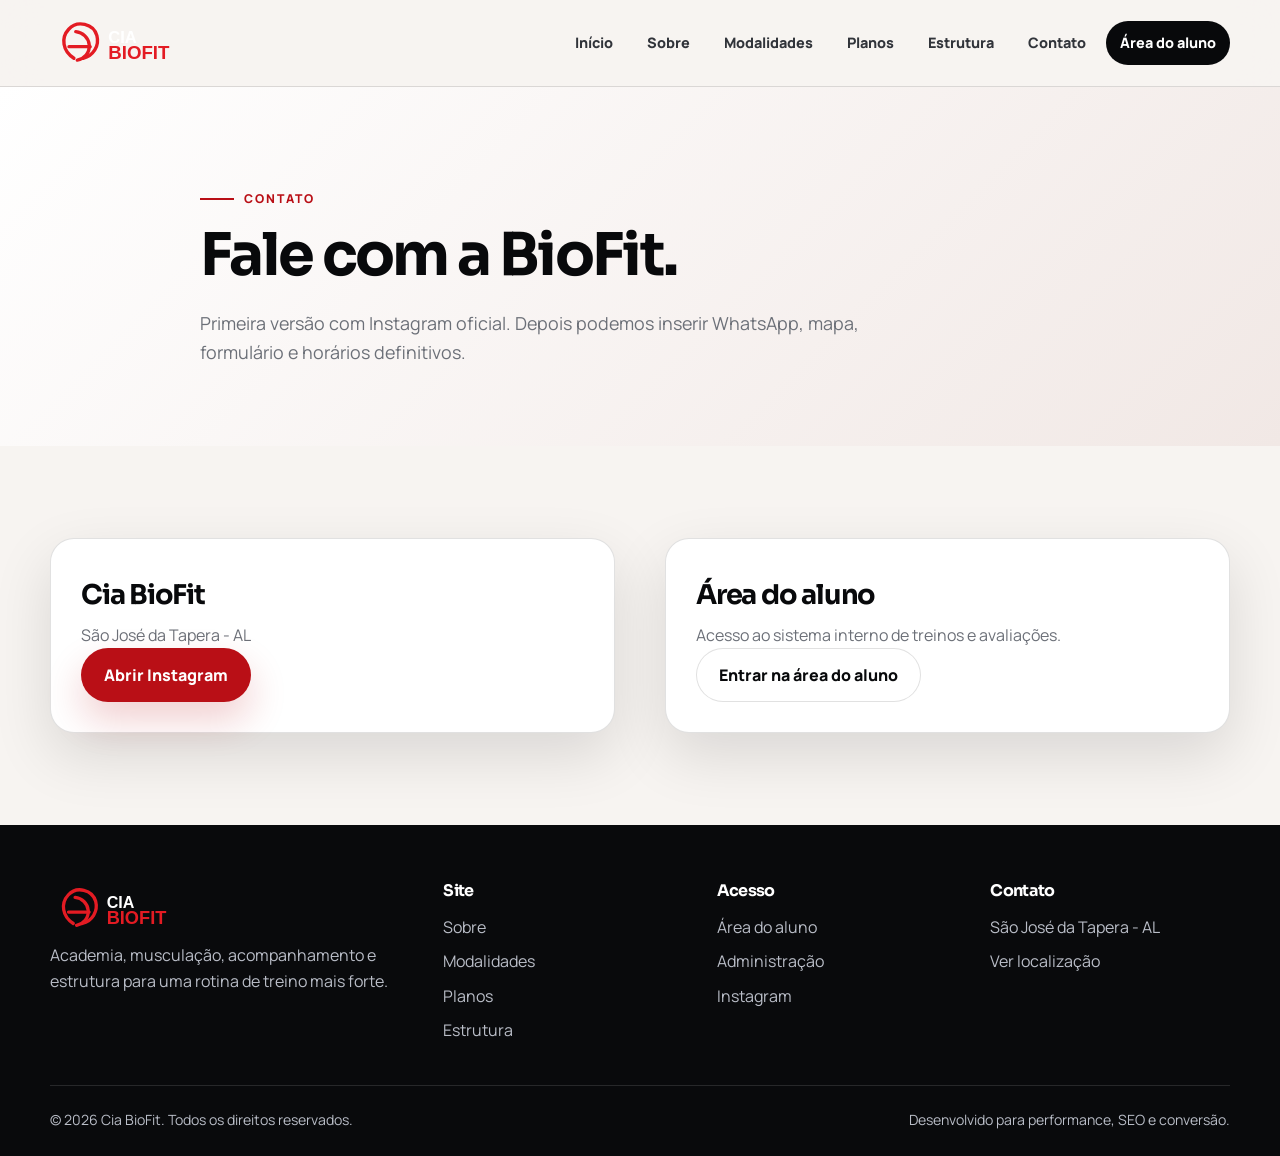
==== contato.html @ 4903cf96 "Add files via upload" ====
<!DOCTYPE html>
<html lang="pt-BR">
<head>
<meta charset="UTF-8">
<meta name="viewport" content="width=device-width, initial-scale=1.0">
<title>Contato | Cia BioFit</title>
<meta name="description" content="Fale com a Cia BioFit em São José da Tapera.">
<meta name="theme-color" content="#b90f16">
<link rel="preconnect" href="https://fonts.googleapis.com">
<link rel="preconnect" href="https://fonts.gstatic.com" crossorigin>
<link href="https://fonts.googleapis.com/css2?family=Manrope:wght@300;400;500;600;700;800&family=Sora:wght@400;500;600;700;800&display=swap" rel="stylesheet">
<link rel="stylesheet" href="css/site.css">
</head>
<body>
<header class="site-header" data-header>
  <div class="container header-inner">
    <a class="brand" href="index.html" aria-label="Cia BioFit"><img src="img/logo-biofit.svg" alt="Cia BioFit"></a>
    <button class="nav-toggle" data-nav-toggle aria-label="Abrir menu"><span></span><span></span><span></span></button>
    <nav class="site-nav" data-nav>
      <a href="index.html">Início</a>
      <a href="sobre.html">Sobre</a>
      <a href="modalidades.html">Modalidades</a>
      <a href="planos.html">Planos</a>
      <a href="estrutura.html">Estrutura</a>
      <a href="contato.html">Contato</a>
      <a class="nav-student" href="aluno/login.html">Área do aluno</a>
    </nav>
  </div>
</header>
<main>
<section class="page-hero"><div class="container narrow reveal"><span class="section-kicker">Contato</span><h1>Fale com a BioFit.</h1><p>Primeira versão com Instagram oficial. Depois podemos inserir WhatsApp, mapa, formulário e horários definitivos.</p></div></section><section class="section"><div class="container contact-grid"><div class="contact-card reveal"><h2>Cia BioFit</h2><p>São José da Tapera - AL</p><a class="btn primary" href="https://www.instagram.com/ciabiofit_sjtapera" target="_blank" rel="noopener">Abrir Instagram</a></div><div class="contact-card reveal"><h2>Área do aluno</h2><p>Acesso ao sistema interno de treinos e avaliações.</p><a class="btn secondary" href="aluno/login.html">Entrar na área do aluno</a></div></div></section>
</main>
<footer class="site-footer">
  <div class="container footer-grid">
    <div>
      <img class="footer-logo" src="img/logo-biofit.svg" alt="Cia BioFit">
      <p>Academia, musculação, acompanhamento e estrutura para uma rotina de treino mais forte.</p>
    </div>
    <div><h3>Site</h3><a href="sobre.html">Sobre</a><a href="modalidades.html">Modalidades</a><a href="planos.html">Planos</a><a href="estrutura.html">Estrutura</a></div>
    <div><h3>Acesso</h3><a href="aluno/login.html">Área do aluno</a><a href="login.html">Administração</a><a href="https://www.instagram.com/ciabiofit_sjtapera" target="_blank" rel="noopener">Instagram</a></div>
    <div><h3>Contato</h3><p>São José da Tapera - AL</p><a href="contato.html">Ver localização</a></div>
  </div>
  <div class="container footer-bottom"><span>© <span data-year></span> Cia BioFit. Todos os direitos reservados.</span><span>Desenvolvido para performance, SEO e conversão.</span></div>
</footer>
<script src="js/site.js"></script>
</body>
</html>
---- css/site.css ----
/* Cia BioFit — Website institucional profissional */
:root{--red:#b90f16;--red-strong:#e31b23;--black:#08090b;--paper:#f7f4f1;--white:#fff;--muted:#6c7078;--muted-dark:#b9bdc7;--line:rgba(8,9,11,.12);--line-dark:rgba(255,255,255,.12);--radius:24px;--shadow:0 22px 60px rgba(8,9,11,.12);--container:1180px}
*{box-sizing:border-box;margin:0;padding:0}html{scroll-behavior:smooth}body{font-family:"Manrope",system-ui,-apple-system,BlinkMacSystemFont,"Segoe UI",sans-serif;background:var(--paper);color:var(--black);line-height:1.65;overflow-x:hidden}a{text-decoration:none;color:inherit}img{display:block;max-width:100%}.container{width:min(var(--container),calc(100% - 40px));margin-inline:auto}
.site-header{position:sticky;top:0;z-index:50;background:rgba(247,244,241,.84);backdrop-filter:blur(18px);border-bottom:1px solid var(--line)}.header-inner{height:86px;display:flex;align-items:center;justify-content:space-between;gap:24px}.brand img{width:190px;height:auto}.site-nav{display:flex;align-items:center;gap:6px}.site-nav a{padding:10px 14px;border-radius:999px;font-weight:800;font-size:.9rem;color:#31343a;transition:.25s ease}.site-nav a:hover{background:#fff;color:var(--red)}.site-nav .nav-student{background:var(--black);color:#fff}.nav-toggle{display:none;width:46px;height:46px;border-radius:50%;border:1px solid var(--line);background:#fff;position:relative}.nav-toggle span{position:absolute;left:13px;width:20px;height:2px;background:var(--black);transition:.25s ease}.nav-toggle span:nth-child(1){top:15px}.nav-toggle span:nth-child(2){top:22px}.nav-toggle span:nth-child(3){top:29px}
.hero{padding:84px 0 70px}.hero-site{min-height:calc(100svh - 86px);display:flex;align-items:center;background:radial-gradient(circle at 88% 10%,rgba(227,27,35,.20),transparent 26rem),linear-gradient(135deg,#f7f4f1 0%,#fff 58%,#f1e8e5 100%)}.hero-grid{display:grid;grid-template-columns:1.06fr .94fr;gap:56px;align-items:center}.section-kicker{display:inline-flex;align-items:center;gap:10px;color:var(--red);font-weight:900;text-transform:uppercase;letter-spacing:.16em;font-size:.76rem}.section-kicker:before{content:"";width:34px;height:2px;background:var(--red)}h1,h2,h3{font-family:"Sora","Manrope",sans-serif;letter-spacing:-.045em;line-height:1.05}.hero h1{margin-top:18px;font-size:clamp(3rem,7vw,6.8rem);max-width:900px}.hero p,.page-hero p{margin-top:22px;color:var(--muted);font-size:1.12rem;max-width:690px}.hero-actions{display:flex;flex-wrap:wrap;gap:12px;margin-top:32px}.btn{display:inline-flex;align-items:center;justify-content:center;min-height:54px;padding:0 22px;border-radius:999px;font-weight:900;transition:.25s ease;border:1px solid transparent}.btn:hover{transform:translateY(-2px)}.btn.primary{background:var(--red);color:#fff;box-shadow:0 18px 38px rgba(185,15,22,.20)}.btn.secondary{background:#fff;border-color:var(--line);color:var(--black)}
.hero-card{min-height:520px;border-radius:36px;padding:34px;background:var(--black);color:#fff;box-shadow:var(--shadow);display:flex;flex-direction:column;justify-content:space-between;position:relative;overflow:hidden}.hero-card:before{content:"";position:absolute;inset:auto -30% -35% -30%;height:60%;background:radial-gradient(ellipse at center,rgba(227,27,35,.46),transparent 65%)}.status-line{position:relative;display:flex;align-items:center;gap:10px;color:var(--muted-dark);font-weight:800}.status-line span{width:10px;height:10px;border-radius:50%;background:#27c969;box-shadow:0 0 0 8px rgba(39,201,105,.12)}.hero-card h2{position:relative;font-size:clamp(2rem,4vw,4rem);max-width:580px}.metrics{position:relative;display:grid;grid-template-columns:repeat(3,1fr);gap:12px}.metrics div{padding:16px;border:1px solid var(--line-dark);border-radius:18px;background:rgba(255,255,255,.05)}.metrics strong{display:block;font-size:1.4rem}.metrics span{color:var(--muted-dark);font-size:.86rem}
.section{padding:92px 0}.section.alt{background:#fff}.split,.feature-grid,.contact-grid{display:grid;grid-template-columns:1fr 1fr;gap:50px;align-items:start}.section-title h2,.feature-panel h2,.cta-box h2,.page-hero h1{margin-top:16px;font-size:clamp(2.25rem,4.6vw,4.9rem)}.text-block p{color:var(--muted);font-size:1.04rem}.text-block p+p{margin-top:18px}.cards-3,.pricing-grid,.amenities-grid,.content-grid{display:grid;grid-template-columns:repeat(3,1fr);gap:20px}.info-card,.content-card,.price-card,.amenity,.contact-card,.feature-panel,.feature-list{background:#fff;border:1px solid var(--line);border-radius:var(--radius);padding:30px;box-shadow:var(--shadow)}.info-card span{color:var(--red);font-weight:900}.info-card h3,.content-card h2,.price-card h2,.amenity h2,.contact-card h2{margin-top:12px;font-size:1.7rem}.info-card p,.content-card p,.price-card p,.amenity p,.contact-card p,.feature-list span{display:block;margin-top:12px;color:var(--muted)}.info-card a{display:inline-flex;margin-top:24px;color:var(--red);font-weight:900}.feature-grid{grid-template-columns:1.05fr .95fr;align-items:stretch}.feature-panel{background:var(--black);color:#fff}.feature-panel p{color:var(--muted-dark);margin:18px 0 26px}.feature-list{display:grid;gap:18px}.feature-list div{padding-bottom:18px;border-bottom:1px solid var(--line)}.feature-list strong{font-size:1.08rem}.cta-section{padding:92px 0;background:var(--black);color:#fff}.cta-box{max-width:920px;text-align:center}.cta-box .section-kicker{justify-content:center}.cta-box .section-kicker:before{display:none}.cta-box p{margin:18px auto 0;color:var(--muted-dark);max-width:640px}.cta-box .hero-actions{justify-content:center}.page-hero{padding:94px 0 78px;background:linear-gradient(135deg,#fff,#f1e8e5)}.narrow{max-width:880px}
.service-list{display:grid;gap:18px}.service-item{display:grid;grid-template-columns:90px 1fr;gap:24px;align-items:start;background:#fff;border:1px solid var(--line);border-radius:var(--radius);padding:28px;box-shadow:var(--shadow)}.service-item>span{width:58px;height:58px;border-radius:50%;display:grid;place-items:center;background:var(--red);color:#fff;font-weight:900}.service-item h2{font-size:2rem}.service-item p{margin-top:8px;color:var(--muted)}.price-card{min-height:360px;display:flex;flex-direction:column}.price-card.featured{background:var(--black);color:#fff;transform:translateY(-16px)}.price-card.featured p{color:var(--muted-dark)}.price-card strong{margin:24px 0;font-size:2rem}.price-card .btn{margin-top:auto}
.site-footer{background:#090a0c;color:#fff;padding:58px 0 24px}.footer-grid{display:grid;grid-template-columns:1.5fr 1fr 1fr 1fr;gap:34px}.footer-logo{width:185px}.site-footer h3{font-size:1rem;margin-bottom:14px}.site-footer p,.site-footer a{display:block;color:var(--muted-dark);margin-top:8px}.site-footer a:hover{color:#fff}.footer-bottom{display:flex;justify-content:space-between;gap:20px;margin-top:42px;padding-top:22px;border-top:1px solid var(--line-dark);color:var(--muted-dark);font-size:.88rem}.reveal{opacity:0;transform:translateY(18px);transition:.65s ease}.reveal.visible{opacity:1;transform:none}
@media(max-width:900px){.nav-toggle{display:block;z-index:61}.site-nav{position:fixed;inset:86px 16px auto 16px;display:grid;background:#fff;border:1px solid var(--line);border-radius:24px;padding:16px;box-shadow:var(--shadow);transform:translateY(-18px);opacity:0;pointer-events:none;transition:.25s ease}body.nav-open .site-nav{transform:none;opacity:1;pointer-events:auto}.hero-grid,.split,.feature-grid,.content-grid,.pricing-grid,.amenities-grid,.contact-grid,.footer-grid{grid-template-columns:1fr}.hero-card{min-height:420px}.cards-3{grid-template-columns:1fr}.price-card.featured{transform:none}.footer-bottom{flex-direction:column}}@media(max-width:620px){.container{width:min(100% - 28px,var(--container))}.brand img{width:150px}.hero{padding:56px 0}.hero h1,.page-hero h1{font-size:2.65rem}.hero-actions .btn{width:100%}.metrics{grid-template-columns:1fr}.service-item{grid-template-columns:1fr}}
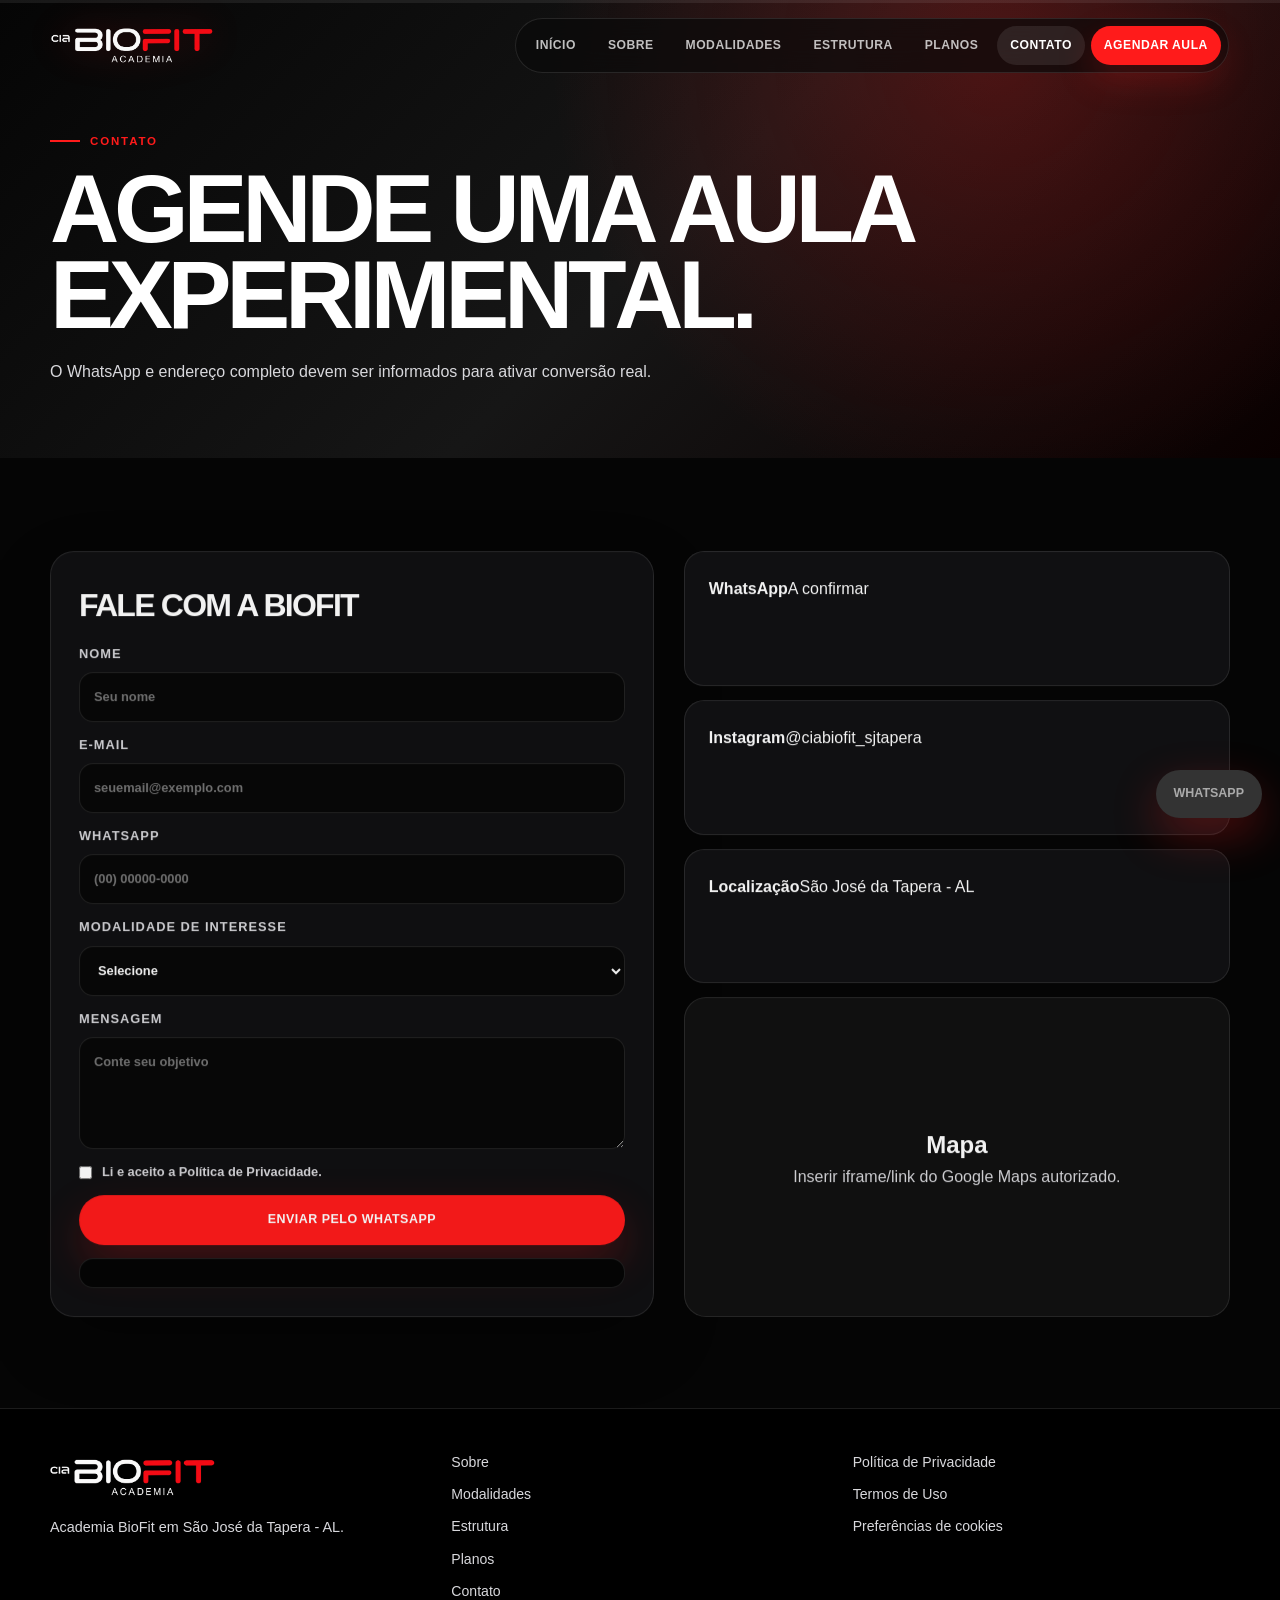
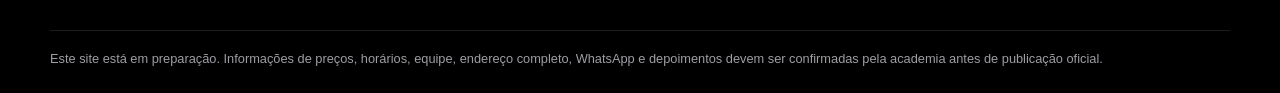
==== commit e45e2f10: "feat: unifica site BioFit com UI UX LGPD SEO e seguranca" ====
--- a/contato.html
+++ b/contato.html
@@ -2,46 +2,149 @@
 <html lang="pt-BR">
 <head>
 <meta charset="UTF-8">
+<meta http-equiv="Content-Security-Policy" content="default-src 'self'; img-src 'self' data:; script-src 'self'; style-src 'self'; font-src 'self'; connect-src 'self'; form-action 'self'; base-uri 'self'; object-src 'none'; frame-ancestors 'none'; upgrade-insecure-requests">
+<meta http-equiv="X-Content-Type-Options" content="nosniff">
+<meta http-equiv="Referrer-Policy" content="strict-origin-when-cross-origin">
 <meta name="viewport" content="width=device-width, initial-scale=1.0">
-<title>Contato | Cia BioFit</title>
-<meta name="description" content="Fale com a Cia BioFit em São José da Tapera.">
-<meta name="theme-color" content="#b90f16">
-<link rel="preconnect" href="https://fonts.googleapis.com">
-<link rel="preconnect" href="https://fonts.gstatic.com" crossorigin>
-<link href="https://fonts.googleapis.com/css2?family=Manrope:wght@300;400;500;600;700;800&family=Sora:wght@400;500;600;700;800&display=swap" rel="stylesheet">
-<link rel="stylesheet" href="css/site.css">
+<meta name="theme-color" content="#050505">
+<link rel="icon" type="image/png" sizes="32x32" href="assets/img/favicon-32.png">
+<link rel="icon" type="image/png" sizes="16x16" href="assets/img/favicon-16.png">
+<link rel="apple-touch-icon" href="assets/img/apple-touch-icon.png">
+<link rel="manifest" href="site.webmanifest">
+<link rel="stylesheet" href="assets/css/site.css">
+<title>Contato e Aula Experimental | Academia BioFit</title>
+<meta name="description" content="Agende uma aula experimental na Academia BioFit por WhatsApp.">
+<meta property="og:type" content="website">
+<meta property="og:title" content="Contato e Aula Experimental | Academia BioFit">
+<meta property="og:description" content="Agende uma aula experimental na Academia BioFit por WhatsApp.">
+<meta property="og:image" content="assets/img/logo-biofit.png">
+<link rel="canonical" href="./">
+<script type="application/ld+json">
+{
+  "@context": "https://schema.org",
+  "@type": "HealthClub",
+  "name": "Academia BioFit",
+  "image": "assets/img/logo-biofit.png",
+  "address": {
+    "@type": "PostalAddress",
+    "addressLocality": "São José da Tapera",
+    "addressRegion": "AL",
+    "addressCountry": "BR"
+  },
+  "url": "./",
+  "sameAs": ["https://www.instagram.com/ciabiofit_sjtapera/"]
+}
+</script>
 </head>
 <body>
-<header class="site-header" data-header>
-  <div class="container header-inner">
-    <a class="brand" href="index.html" aria-label="Cia BioFit"><img src="img/logo-biofit.svg" alt="Cia BioFit"></a>
-    <button class="nav-toggle" data-nav-toggle aria-label="Abrir menu"><span></span><span></span><span></span></button>
-    <nav class="site-nav" data-nav>
-      <a href="index.html">Início</a>
-      <a href="sobre.html">Sobre</a>
-      <a href="modalidades.html">Modalidades</a>
-      <a href="planos.html">Planos</a>
-      <a href="estrutura.html">Estrutura</a>
-      <a href="contato.html">Contato</a>
-      <a class="nav-student" href="aluno/login.html">Área do aluno</a>
-    </nav>
+<a class="skip-link" href="#conteudo">Pular para o conteúdo</a>
+<div class="scroll-progress" aria-hidden="true"><span id="scrollProgress"></span></div>
+<header class="site-header" id="siteHeader">
+  <a class="brand" href="index.html" aria-label="Academia BioFit - início">
+    <img src="assets/img/logo-biofit-menu.png" alt="Academia BioFit">
+  </a>
+  <button class="menu-toggle" id="menuToggle" type="button" aria-label="Abrir menu" aria-expanded="false" aria-controls="mainMenu">
+    <span></span><span></span>
+  </button>
+  <nav class="main-menu" id="mainMenu" aria-label="Menu principal">
+    <a href="index.html">Início</a>
+    <a href="sobre.html">Sobre</a>
+    <a href="modalidades.html">Modalidades</a>
+    <a href="estrutura.html">Estrutura</a>
+    <a href="planos.html">Planos</a>
+    <a href="contato.html">Contato</a>
+    <a class="menu-cta" href="contato.html#agendar">Agendar Aula</a>
+  </nav>
+</header>
+<main id="conteudo">
+<section class="page-hero">
+  <div class="container">
+    <span class="eyebrow">Contato</span>
+    <h1>Agende uma aula experimental.</h1>
+    <p>O WhatsApp e endereço completo devem ser informados para ativar conversão real.</p>
   </div>
-</header>
-<main>
-<section class="page-hero"><div class="container narrow reveal"><span class="section-kicker">Contato</span><h1>Fale com a BioFit.</h1><p>Primeira versão com Instagram oficial. Depois podemos inserir WhatsApp, mapa, formulário e horários definitivos.</p></div></section><section class="section"><div class="container contact-grid"><div class="contact-card reveal"><h2>Cia BioFit</h2><p>São José da Tapera - AL</p><a class="btn primary" href="https://www.instagram.com/ciabiofit_sjtapera" target="_blank" rel="noopener">Abrir Instagram</a></div><div class="contact-card reveal"><h2>Área do aluno</h2><p>Acesso ao sistema interno de treinos e avaliações.</p><a class="btn secondary" href="aluno/login.html">Entrar na área do aluno</a></div></div></section>
+</section>
+<section class="contact-section" id="agendar">
+  <div class="container contact-grid">
+    <form class="contact-form reveal" id="leadForm" novalidate>
+      <h2>Fale com a BioFit</h2>
+      <label>Nome<input type="text" name="nome" placeholder="Seu nome" autocomplete="name" required maxlength="80"></label>
+      <label>E-mail<input type="email" name="email" placeholder="seuemail@exemplo.com" autocomplete="email" required maxlength="120"></label>
+      <label>WhatsApp<input type="tel" name="whatsapp" placeholder="(00) 00000-0000" autocomplete="tel" required maxlength="20"></label>
+      <label>Modalidade de interesse
+        <select name="modalidade" required>
+          <option value="">Selecione</option>
+          <option>Musculação de Alta Performance</option>
+          <option>Treino Funcional & Cardio</option>
+          <option>Área Recovery & Mobilidade</option>
+          <option>Studio de Pilates/Yoga</option>
+        </select>
+      </label>
+      <label>Mensagem<textarea name="mensagem" placeholder="Conte seu objetivo" maxlength="300"></textarea></label>
+      <label class="privacy-check"><input type="checkbox" required><span>Li e aceito a Política de Privacidade.</span></label>
+      <button class="btn btn-primary" type="submit">Enviar pelo WhatsApp</button>
+      <p class="form-status" id="leadStatus" aria-live="polite"></p>
+    </form>
+    <aside class="contact-aside reveal">
+      <div class="contact-box"><strong>WhatsApp</strong><span data-config="whatsappLabel">A confirmar</span></div>
+      <div class="contact-box"><strong>Instagram</strong><a href="https://www.instagram.com/ciabiofit_sjtapera/" target="_blank" rel="noopener noreferrer">@ciabiofit_sjtapera</a></div>
+      <div class="contact-box"><strong>Localização</strong><span data-config="address">São José da Tapera - AL</span></div>
+      <div class="map-box" aria-label="Mapa conceitual da localização">
+        <div class="map-placeholder">
+          <strong>Mapa</strong>
+          <span>Inserir iframe/link do Google Maps autorizado.</span>
+        </div>
+      </div>
+    </aside>
+  </div>
+</section>
 </main>
+<a class="floating-whatsapp" id="floatingWhatsApp" href="#" rel="noopener noreferrer" aria-label="Chamar a Academia BioFit no WhatsApp">
+  <span>WhatsApp</span>
+</a>
+<button class="back-top" id="backTop" type="button" aria-label="Voltar ao topo">↑</button>
+
 <footer class="site-footer">
   <div class="container footer-grid">
     <div>
-      <img class="footer-logo" src="img/logo-biofit.svg" alt="Cia BioFit">
-      <p>Academia, musculação, acompanhamento e estrutura para uma rotina de treino mais forte.</p>
+      <img src="assets/img/logo-biofit-menu.png" alt="Academia BioFit">
+      <p>Academia BioFit em São José da Tapera - AL.</p>
     </div>
-    <div><h3>Site</h3><a href="sobre.html">Sobre</a><a href="modalidades.html">Modalidades</a><a href="planos.html">Planos</a><a href="estrutura.html">Estrutura</a></div>
-    <div><h3>Acesso</h3><a href="aluno/login.html">Área do aluno</a><a href="login.html">Administração</a><a href="https://www.instagram.com/ciabiofit_sjtapera" target="_blank" rel="noopener">Instagram</a></div>
-    <div><h3>Contato</h3><p>São José da Tapera - AL</p><a href="contato.html">Ver localização</a></div>
+    <nav aria-label="Links do rodapé">
+      <a href="sobre.html">Sobre</a>
+      <a href="modalidades.html">Modalidades</a>
+      <a href="estrutura.html">Estrutura</a>
+      <a href="planos.html">Planos</a>
+      <a href="contato.html">Contato</a>
+    </nav>
+    <div class="footer-legal">
+      <a href="politica-privacidade.html">Política de Privacidade</a>
+      <a href="termos.html">Termos de Uso</a>
+      <button type="button" data-open-cookie-panel>Preferências de cookies</button>
+    </div>
   </div>
-  <div class="container footer-bottom"><span>© <span data-year></span> Cia BioFit. Todos os direitos reservados.</span><span>Desenvolvido para performance, SEO e conversão.</span></div>
+  <div class="container legal-warning">
+    <p>Este site está em preparação. Informações de preços, horários, equipe, endereço completo, WhatsApp e depoimentos devem ser confirmadas pela academia antes de publicação oficial.</p>
+  </div>
 </footer>
-<script src="js/site.js"></script>
+
+<section class="cookie-panel" id="cookiePanel" aria-label="Preferências de privacidade">
+  <div class="cookie-card">
+    <div>
+      <strong>Privacidade e LGPD</strong>
+      <p>Usamos apenas recursos necessários para funcionamento desta versão. Cookies opcionais ficam desativados até autorização.</p>
+    </div>
+    <div class="cookie-options">
+      <label><input type="checkbox" checked disabled> Necessários</label>
+      <label><input type="checkbox" id="analyticsConsent"> Métricas anônimas</label>
+      <label><input type="checkbox" id="marketingConsent"> Marketing</label>
+    </div>
+    <div class="cookie-actions">
+      <button class="btn btn-outline" type="button" id="rejectCookies">Rejeitar opcionais</button>
+      <button class="btn btn-primary" type="button" id="saveCookies">Salvar preferências</button>
+    </div>
+  </div>
+</section>
+<script src="assets/js/app.js"></script>
 </body>
 </html>
--- a/assets/css/site.css
+++ b/assets/css/site.css
@@ -0,0 +1,184 @@
+/* ==========================================================
+   ACADEMIA BIOFIT — SISTEMA ÚNICO DE LAYOUT/UI/UX/LGPD
+   Paleta oficial: preto, vermelho, branco e cinza.
+========================================================== */
+:root{
+  --black:#050505;
+  --obsidian:#0b0b0c;
+  --graphite:#141416;
+  --graphite-2:#1f1f22;
+  --gray:#9d9da3;
+  --gray-2:#d8d8dc;
+  --white:#ffffff;
+  --red:#ff1b1b;
+  --red-dark:#940000;
+  --red-soft:rgba(255,27,27,.14);
+  --line:rgba(255,255,255,.11);
+  --line-2:rgba(255,255,255,.18);
+  --shadow:0 26px 70px rgba(0,0,0,.36);
+  --radius:24px;
+  --radius-lg:34px;
+  --container:1180px;
+  --ease:cubic-bezier(.22,1,.36,1);
+  --font:Arial, Helvetica, sans-serif;
+}
+*{box-sizing:border-box;margin:0;padding:0}
+html{scroll-behavior:smooth;background:var(--black)}
+body{min-height:100vh;font-family:var(--font);background:var(--black);color:var(--white);line-height:1.58;overflow-x:hidden;text-rendering:optimizeLegibility;-webkit-font-smoothing:antialiased}
+body.menu-open,body.cookie-open{overflow:hidden}
+a{color:inherit;text-decoration:none}
+img{display:block;max-width:100%}
+button,input,select,textarea{font:inherit}
+button{border:0;background:transparent;color:inherit;cursor:pointer}
+input,select,textarea{width:100%;min-height:50px;border:1px solid var(--line);border-radius:14px;background:#080808;color:#fff;padding:0 14px;outline:none}
+textarea{min-height:112px;resize:vertical;padding-top:14px}
+input:focus,select:focus,textarea:focus{border-color:rgba(255,27,27,.8);box-shadow:0 0 0 4px rgba(255,27,27,.14)}
+.container{width:min(var(--container),calc(100% - 38px));margin-inline:auto}
+.skip-link{position:fixed;z-index:999;top:12px;left:12px;padding:10px 14px;border-radius:999px;background:#fff;color:#000;transform:translateY(-150%);transition:.24s var(--ease)}
+.skip-link:focus{transform:translateY(0)}
+.scroll-progress{position:fixed;top:0;left:0;right:0;height:3px;background:rgba(255,255,255,.08);z-index:300}
+.scroll-progress span{display:block;height:100%;width:0;background:linear-gradient(90deg,var(--red),#fff);box-shadow:0 0 24px rgba(255,27,27,.7)}
+.site-header{position:fixed;inset:0 0 auto 0;z-index:250;display:flex;align-items:center;justify-content:space-between;gap:22px;padding:18px clamp(18px,4vw,58px);transition:.28s var(--ease)}
+.site-header.is-scrolled{padding-block:10px;background:rgba(5,5,5,.86);border-bottom:1px solid var(--line);backdrop-filter:blur(18px)}
+.brand{position:relative;z-index:252;display:flex;align-items:center}
+.brand img{width:clamp(145px,13vw,218px);filter:drop-shadow(0 0 18px rgba(255,27,27,.24))}
+.main-menu{display:flex;align-items:center;gap:6px;padding:7px;border:1px solid var(--line);border-radius:999px;background:rgba(10,10,10,.72);backdrop-filter:blur(16px)}
+.main-menu a{padding:10px 13px;border-radius:999px;color:rgba(255,255,255,.74);font-size:.76rem;text-transform:uppercase;letter-spacing:.04em;font-weight:900;transition:.22s var(--ease)}
+.main-menu a:hover,.main-menu a.is-active{color:#fff;background:rgba(255,255,255,.09)}
+.menu-cta{background:var(--red)!important;color:#fff!important;box-shadow:0 14px 36px rgba(255,27,27,.22)}
+.menu-toggle{display:none;position:relative;z-index:252;width:46px;height:46px;border-radius:50%;border:1px solid var(--line);background:#0b0b0c}
+.menu-toggle span{position:absolute;left:13px;width:20px;height:2px;background:#fff;border-radius:10px;transition:.24s var(--ease)}
+.menu-toggle span:first-child{top:18px}.menu-toggle span:last-child{top:27px}
+.menu-open .menu-toggle span:first-child{top:22px;transform:rotate(45deg)}
+.menu-open .menu-toggle span:last-child{top:22px;transform:rotate(-45deg)}
+.hero,.page-hero{position:relative;overflow:hidden;padding:124px 0 74px;background:radial-gradient(circle at 78% 12%,rgba(255,27,27,.24),transparent 28rem),linear-gradient(135deg,#050505 0%,#161616 52%,#0a0000 100%)}
+.home-hero{min-height:100svh;display:grid;align-items:center}
+.hero-grid{display:grid;grid-template-columns:1fr .92fr;gap:clamp(32px,6vw,72px);align-items:center}
+.hero-copy,.page-hero .container{position:relative;z-index:2}
+.eyebrow{display:inline-flex;align-items:center;gap:10px;color:var(--red);font-size:.72rem;font-weight:900;text-transform:uppercase;letter-spacing:.16em}
+.eyebrow::before{content:"";width:30px;height:2px;background:var(--red)}
+h1,h2,h3{font-weight:900;letter-spacing:-.055em}
+.hero h1,.page-hero h1{margin-top:16px;font-size:clamp(3rem,7.5vw,7.2rem);line-height:.9;text-transform:uppercase;max-width:880px}
+.hero p,.page-hero p{margin-top:20px;max-width:660px;color:var(--gray-2);font-size:clamp(1rem,1.25vw,1.18rem)}
+.actions{display:flex;flex-wrap:wrap;gap:12px;margin-top:30px}
+.btn{display:inline-flex;align-items:center;justify-content:center;min-height:50px;padding:0 20px;border-radius:999px;font-size:.78rem;font-weight:900;letter-spacing:.04em;text-transform:uppercase;transition:.23s var(--ease)}
+.btn:hover{transform:translateY(-2px)}
+.btn-primary{background:var(--red);color:#fff;box-shadow:0 18px 44px rgba(255,27,27,.24)}
+.btn-outline{border:1px solid var(--line-2);background:rgba(255,255,255,.045);color:#fff}
+.btn-big{min-height:60px;padding-inline:28px}
+.trust-row{display:flex;flex-wrap:wrap;gap:8px;margin-top:28px}
+.trust-row span{padding:8px 10px;border:1px solid var(--line);border-radius:999px;color:var(--gray-2);font-size:.72rem;text-transform:uppercase;font-weight:900}
+.hero-media{position:relative;border-radius:var(--radius-lg);overflow:hidden;box-shadow:var(--shadow);isolation:isolate}
+.hero-media::before{content:"";position:absolute;inset:0;background:linear-gradient(180deg,transparent 42%,rgba(0,0,0,.82));z-index:1}
+.hero-media img{width:100%;height:min(650px,76vh);object-fit:cover}
+.hero-media figcaption{position:absolute;z-index:2;left:22px;right:22px;bottom:22px;padding:14px 16px;border:1px solid var(--line);border-radius:16px;background:rgba(5,5,5,.58);backdrop-filter:blur(14px);font-weight:900;text-transform:uppercase;font-size:.82rem}
+.quick-info{padding:16px 0;background:#0b0b0c;border-top:1px solid var(--line);border-bottom:1px solid var(--line)}
+.quick-grid{display:grid;grid-template-columns:repeat(4,1fr);gap:12px}
+.quick-grid article{padding:18px;border-radius:16px;background:#121214;border:1px solid var(--line)}
+.quick-grid strong{display:block;text-transform:uppercase;font-size:.72rem;letter-spacing:.12em;color:var(--red)}
+.quick-grid span,.quick-grid a{display:block;margin-top:6px;color:#fff;font-weight:800}
+.section-dark,.programs-preview,.imc-section,.plans-preview,.content-section,.modality-list,.gallery-section,.pricing-section,.contact-section{padding:92px 0;background:#050505}
+.programs-preview,.plans-preview,.pricing-section{background:linear-gradient(180deg,#070707 0%,#130000 100%)}
+.split{display:grid;grid-template-columns:.92fr 1.08fr;gap:clamp(34px,6vw,76px);align-items:start}
+.section-title h2,.section-heading h2,.about h2,.program-list h2,.booking h2,.contact h2,.rich-text h2,.cta-panel h2{margin-top:14px;font-size:clamp(2.2rem,5vw,5.2rem);line-height:.95;text-transform:uppercase}
+.section-title p,.section-heading p,.rich-text p,.cta-panel p{margin-top:18px;color:var(--gray-2);max-width:650px}
+.feature-list{display:grid;gap:14px}
+.feature-list article,.benefit-grid article,.contact-box{padding:24px;border-radius:20px;background:#111113;border:1px solid var(--line)}
+.feature-list span{color:var(--red);font-weight:900}
+.feature-list h3,.benefit-grid h3{margin-top:6px;font-size:1.25rem;text-transform:uppercase}
+.feature-list p,.benefit-grid p{margin-top:8px;color:var(--gray-2)}
+.section-heading{max-width:760px;margin-bottom:34px}
+.card-grid{display:grid;gap:16px}
+.card-grid.four{grid-template-columns:repeat(4,1fr)}
+.program-card{position:relative;min-height:390px;border-radius:22px;overflow:hidden;background:#111;box-shadow:var(--shadow);transition:.28s var(--ease)}
+.program-card:hover{transform:translateY(-6px)}
+.program-card::after{content:"";position:absolute;inset:0;background:linear-gradient(180deg,transparent 30%,rgba(0,0,0,.92))}
+.program-card img{width:100%;height:100%;object-fit:cover;position:absolute;inset:0}
+.program-card h3,.program-card p{position:relative;z-index:2;margin-inline:18px}
+.program-card h3{margin-top:255px;font-size:1.08rem;line-height:1.05;text-transform:uppercase}
+.program-card p{margin-top:8px;color:var(--gray-2);font-size:.9rem}
+.imc-grid{display:grid;grid-template-columns:.9fr 1.1fr;gap:clamp(32px,6vw,72px);align-items:center}
+.calc-card,.contact-form{display:grid;gap:13px;padding:28px;border-radius:var(--radius);background:#101012;border:1px solid var(--line);box-shadow:var(--shadow)}
+.calc-card label,.contact-form label{display:grid;gap:8px;color:var(--gray-2);font-size:.8rem;text-transform:uppercase;letter-spacing:.08em;font-weight:900}
+.calc-result,.form-status{padding:14px;border-radius:14px;background:#050505;border:1px solid var(--line);color:#fff;font-weight:800}
+.mini-plans{display:grid;gap:14px}
+.mini-plans article,.price-card{padding:26px;border-radius:22px;background:#101012;border:1px solid var(--line);box-shadow:var(--shadow)}
+.mini-plans h3,.price-card h3{text-transform:uppercase;font-size:1.3rem}
+.mini-plans strong,.price-card strong{display:block;margin-top:12px;color:var(--red);font-size:2.1rem}
+.cta-band{padding:92px 0;background:radial-gradient(circle at 80% 10%,rgba(255,27,27,.24),transparent 24rem),#080808}
+.cta-panel{padding:clamp(30px,6vw,70px);border-radius:var(--radius-lg);background:linear-gradient(135deg,#111113,#060606);border:1px solid var(--line);box-shadow:var(--shadow)}
+.rich-text{color:#fff}.rich-text.narrow{max-width:850px}
+.rich-text h2{font-size:clamp(1.8rem,3vw,3.2rem);margin-top:30px}
+.rich-text ul{margin-top:20px;padding-left:20px;color:var(--gray-2)}
+.rich-text li{margin:8px 0}
+.image-stack{display:grid;grid-template-columns:1fr 1fr;gap:14px}
+.image-stack img{height:420px;object-fit:cover;border-radius:22px}
+.modality{display:grid;grid-template-columns:.95fr 1.05fr;gap:32px;align-items:center;padding:28px;border-radius:var(--radius-lg);background:#101012;border:1px solid var(--line);margin-bottom:18px}
+.modality:nth-child(even){grid-template-columns:1.05fr .95fr;background:linear-gradient(135deg,#130000,#101012)}
+.modality img{height:420px;width:100%;object-fit:cover;border-radius:22px}
+.modality span{color:var(--red);font-size:.78rem;text-transform:uppercase;font-weight:900;letter-spacing:.12em}
+.modality h2{margin-top:10px;font-size:clamp(2rem,4vw,4.4rem);line-height:.95;text-transform:uppercase}
+.modality p{margin-top:16px;color:var(--gray-2)}
+.gallery-grid{display:grid;grid-template-columns:1.2fr .8fr;gap:16px}
+.gallery-grid figure{position:relative;overflow:hidden;border-radius:24px;background:#111}
+.gallery-grid figure:first-child{grid-row:span 2}
+.gallery-grid img{width:100%;height:100%;min-height:310px;object-fit:cover}
+.gallery-grid figcaption{position:absolute;left:18px;bottom:18px;padding:10px 13px;border-radius:999px;background:rgba(0,0,0,.68);color:#fff;font-weight:900;text-transform:uppercase;font-size:.76rem}
+.benefit-grid{display:grid;grid-template-columns:repeat(3,1fr);gap:16px}
+.billing-toggle{display:inline-flex;margin-bottom:24px;padding:6px;border-radius:999px;background:#111;border:1px solid var(--line)}
+.billing-toggle button{padding:11px 20px;border-radius:999px;color:var(--gray-2);font-weight:900;text-transform:uppercase;font-size:.78rem}
+.billing-toggle button.is-active{background:#fff;color:#000}
+.pricing-grid{display:grid;grid-template-columns:repeat(3,1fr);gap:16px}
+.price-card.featured{outline:3px solid var(--red)}
+.price-card ul{display:grid;gap:10px;margin:22px 0;color:var(--gray-2);list-style:none}
+.price-card li::before{content:"■";color:var(--red);font-size:.55rem;margin-right:8px}
+.contact-grid{display:grid;grid-template-columns:1.05fr .95fr;gap:30px}
+.contact-form h2{font-size:2rem;text-transform:uppercase}
+.privacy-check{display:flex!important;grid-template-columns:auto 1fr!important;gap:10px!important;align-items:flex-start!important;text-transform:none!important;letter-spacing:0!important}
+.privacy-check input{width:auto;min-height:auto;margin-top:4px;accent-color:var(--red)}
+.contact-aside{display:grid;gap:14px}
+.map-box{min-height:260px;border-radius:22px;background:#111;border:1px solid var(--line);display:grid;place-items:center}
+.map-placeholder{text-align:center;color:var(--gray-2)}.map-placeholder strong{display:block;color:#fff;font-size:1.5rem}
+.floating-whatsapp{position:fixed;right:18px;bottom:82px;z-index:210;display:flex;align-items:center;justify-content:center;min-height:48px;padding:0 18px;border-radius:999px;background:var(--red);color:#fff;font-weight:900;text-transform:uppercase;font-size:.78rem;box-shadow:0 18px 46px rgba(255,27,27,.28)}
+.floating-whatsapp.is-disabled{background:#333;color:#aaa;pointer-events:none}
+.back-top{position:fixed;right:18px;bottom:22px;z-index:210;width:48px;height:48px;border-radius:50%;background:#fff;color:#000;font-weight:900;opacity:0;pointer-events:none;transform:translateY(10px);transition:.24s var(--ease)}
+.back-top.is-visible{opacity:1;pointer-events:auto;transform:translateY(0)}
+.site-footer{padding:42px 0 24px;background:#000;border-top:1px solid var(--line)}
+.footer-grid{display:grid;grid-template-columns:1fr 1fr 1fr;gap:24px;align-items:start}
+.footer-grid img{width:170px}.footer-grid p{margin-top:12px;color:var(--gray-2);font-size:.9rem}
+.footer-grid nav,.footer-legal{display:grid;gap:10px}.footer-grid a,.footer-legal button{color:var(--gray-2);font-size:.88rem;text-align:left}
+.footer-grid a:hover,.footer-legal button:hover{color:#fff}
+.legal-warning{margin-top:28px;padding-top:18px;border-top:1px solid var(--line);color:var(--gray);font-size:.8rem}
+.cookie-panel{position:fixed;inset:auto 16px 16px 16px;z-index:360;display:none}
+.cookie-panel.is-visible{display:block}
+.cookie-card{max-width:960px;margin-inline:auto;display:grid;grid-template-columns:1fr auto auto;gap:18px;align-items:center;padding:18px;border-radius:20px;background:#111;border:1px solid var(--line);box-shadow:0 24px 70px rgba(0,0,0,.42)}
+.cookie-card p{color:var(--gray-2);font-size:.88rem;margin-top:4px}.cookie-options{display:grid;gap:6px;color:var(--gray-2);font-size:.85rem}.cookie-options input{width:auto;min-height:auto;margin-right:6px;accent-color:var(--red)}
+.cookie-actions{display:flex;gap:8px;flex-wrap:wrap}
+.reveal{opacity:0;transform:translateY(22px);transition:opacity .68s var(--ease),transform .68s var(--ease)}
+.reveal.is-visible{opacity:1;transform:translateY(0)}
+@media (max-width:1040px){
+  .hero-grid,.split,.imc-grid,.modality,.modality:nth-child(even),.contact-grid{grid-template-columns:1fr}
+  .quick-grid,.card-grid.four,.benefit-grid,.pricing-grid{grid-template-columns:repeat(2,1fr)}
+  .footer-grid{grid-template-columns:1fr 1fr}
+  .cookie-card{grid-template-columns:1fr}
+}
+@media (max-width:780px){
+  .container{width:min(var(--container),calc(100% - 28px))}
+  .menu-toggle{display:block}
+  .main-menu{position:fixed;inset:0;z-index:251;display:flex;flex-direction:column;align-items:stretch;justify-content:center;gap:10px;padding:92px 22px 30px;border:0;border-radius:0;background:rgba(5,5,5,.97);transform:translateX(100%);transition:.3s var(--ease)}
+  .menu-open .main-menu{transform:translateX(0)}
+  .main-menu a{width:100%;padding:16px;border-radius:14px;background:rgba(255,255,255,.06);font-size:.95rem}
+  .hero h1,.page-hero h1{font-size:clamp(2.6rem,13vw,5.1rem)}
+  .hero-media img{height:420px}
+  .quick-grid,.card-grid.four,.benefit-grid,.pricing-grid,.gallery-grid,.footer-grid{grid-template-columns:1fr}
+  .program-card{min-height:340px}.program-card h3{margin-top:215px}
+  .image-stack{grid-template-columns:1fr}.image-stack img{height:300px}
+  .modality img{height:320px}
+  .floating-whatsapp{left:14px;right:14px;bottom:76px}
+  .back-top{right:14px}
+}
+@media (prefers-reduced-motion:reduce){
+  html{scroll-behavior:auto}
+  *,*::before,*::after{animation:none!important;transition:none!important}
+  .reveal{opacity:1;transform:none}
+}
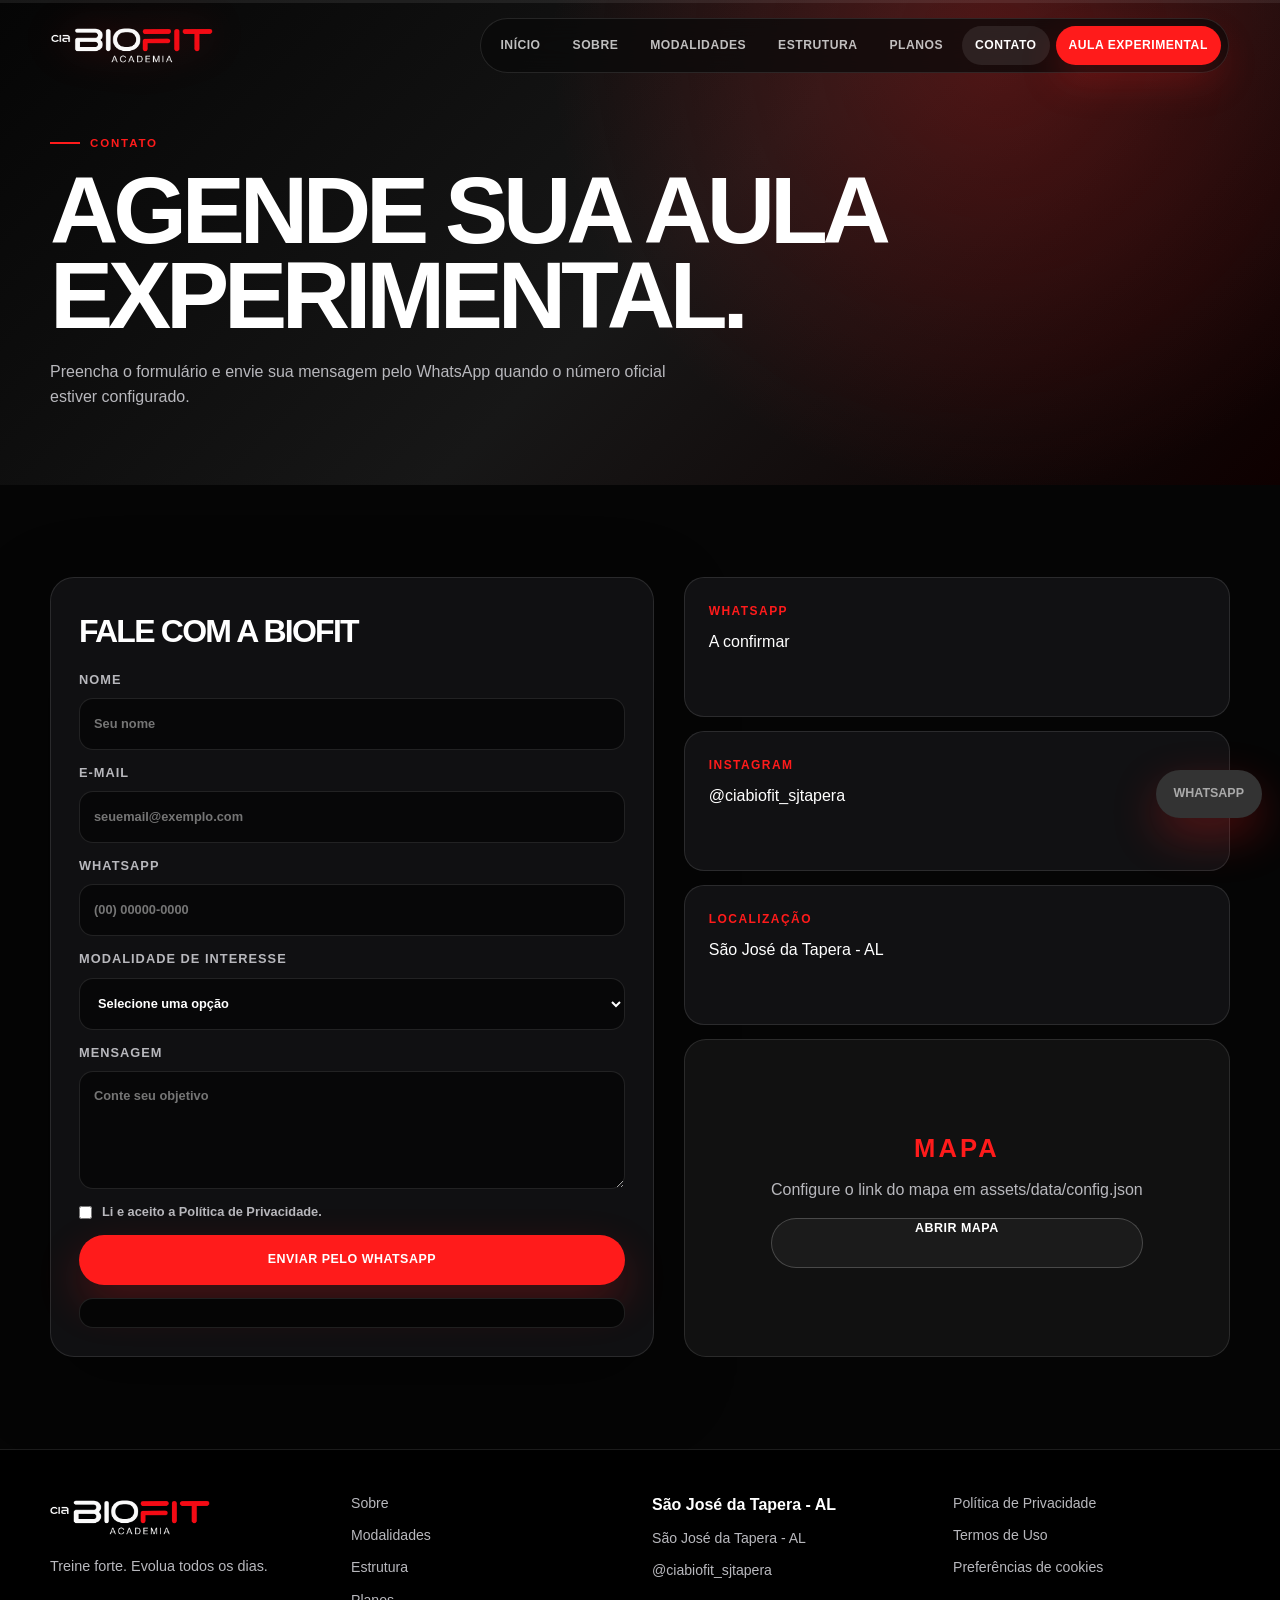
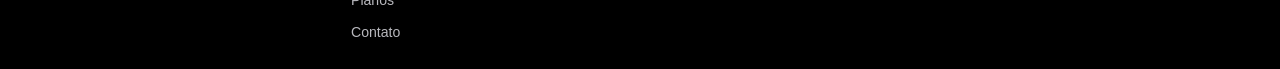
==== commit 091ada92: "feat: entrega BioFit V2 profissional UI UX LGPD SEO seguranca" ====
--- a/contato.html
+++ b/contato.html
@@ -2,7 +2,7 @@
 <html lang="pt-BR">
 <head>
 <meta charset="UTF-8">
-<meta http-equiv="Content-Security-Policy" content="default-src 'self'; img-src 'self' data:; script-src 'self'; style-src 'self'; font-src 'self'; connect-src 'self'; form-action 'self'; base-uri 'self'; object-src 'none'; frame-ancestors 'none'; upgrade-insecure-requests">
+<meta http-equiv="Content-Security-Policy" content="default-src 'self'; img-src 'self' data:; script-src 'self'; style-src 'self'; connect-src 'self'; font-src 'self'; form-action 'self'; base-uri 'self'; object-src 'none'; frame-ancestors 'none'; upgrade-insecure-requests">
 <meta http-equiv="X-Content-Type-Options" content="nosniff">
 <meta http-equiv="Referrer-Policy" content="strict-origin-when-cross-origin">
 <meta name="viewport" content="width=device-width, initial-scale=1.0">
@@ -13,26 +13,26 @@
 <link rel="manifest" href="site.webmanifest">
 <link rel="stylesheet" href="assets/css/site.css">
 <title>Contato e Aula Experimental | Academia BioFit</title>
-<meta name="description" content="Agende uma aula experimental na Academia BioFit por WhatsApp.">
+<meta name="description" content="Agende sua aula experimental na Academia BioFit em São José da Tapera - AL.">
 <meta property="og:type" content="website">
 <meta property="og:title" content="Contato e Aula Experimental | Academia BioFit">
-<meta property="og:description" content="Agende uma aula experimental na Academia BioFit por WhatsApp.">
+<meta property="og:description" content="Agende sua aula experimental na Academia BioFit em São José da Tapera - AL.">
 <meta property="og:image" content="assets/img/logo-biofit.png">
 <link rel="canonical" href="./">
 <script type="application/ld+json">
 {
-  "@context": "https://schema.org",
-  "@type": "HealthClub",
-  "name": "Academia BioFit",
-  "image": "assets/img/logo-biofit.png",
-  "address": {
-    "@type": "PostalAddress",
-    "addressLocality": "São José da Tapera",
-    "addressRegion": "AL",
-    "addressCountry": "BR"
+  "@context":"https://schema.org",
+  "@type":"HealthClub",
+  "name":"Academia BioFit",
+  "url":"./",
+  "image":"assets/img/logo-biofit.png",
+  "address":{
+    "@type":"PostalAddress",
+    "addressLocality":"São José da Tapera",
+    "addressRegion":"AL",
+    "addressCountry":"BR"
   },
-  "url": "./",
-  "sameAs": ["https://www.instagram.com/ciabiofit_sjtapera/"]
+  "sameAs":["https://www.instagram.com/ciabiofit_sjtapera/"]
 }
 </script>
 </head>
@@ -53,62 +53,60 @@
     <a href="estrutura.html">Estrutura</a>
     <a href="planos.html">Planos</a>
     <a href="contato.html">Contato</a>
-    <a class="menu-cta" href="contato.html#agendar">Agendar Aula</a>
+    <a class="menu-cta" href="contato.html#agendar">Aula experimental</a>
   </nav>
 </header>
 <main id="conteudo">
 <section class="page-hero">
   <div class="container">
     <span class="eyebrow">Contato</span>
-    <h1>Agende uma aula experimental.</h1>
-    <p>O WhatsApp e endereço completo devem ser informados para ativar conversão real.</p>
+    <h1>Agende sua aula experimental.</h1>
+    <p>Preencha o formulário e envie sua mensagem pelo WhatsApp quando o número oficial estiver configurado.</p>
   </div>
 </section>
 <section class="contact-section" id="agendar">
   <div class="container contact-grid">
     <form class="contact-form reveal" id="leadForm" novalidate>
       <h2>Fale com a BioFit</h2>
-      <label>Nome<input type="text" name="nome" placeholder="Seu nome" autocomplete="name" required maxlength="80"></label>
-      <label>E-mail<input type="email" name="email" placeholder="seuemail@exemplo.com" autocomplete="email" required maxlength="120"></label>
-      <label>WhatsApp<input type="tel" name="whatsapp" placeholder="(00) 00000-0000" autocomplete="tel" required maxlength="20"></label>
+      <label>Nome<input type="text" name="nome" placeholder="Seu nome" autocomplete="name" maxlength="80" required></label>
+      <label>E-mail<input type="email" name="email" placeholder="seuemail@exemplo.com" autocomplete="email" maxlength="120" required></label>
+      <label>WhatsApp<input type="tel" name="whatsapp" placeholder="(00) 00000-0000" autocomplete="tel" maxlength="20" required></label>
       <label>Modalidade de interesse
         <select name="modalidade" required>
-          <option value="">Selecione</option>
+          <option value="">Selecione uma opção</option>
           <option>Musculação de Alta Performance</option>
           <option>Treino Funcional & Cardio</option>
-          <option>Área Recovery & Mobilidade</option>
+          <option>Recovery & Mobilidade</option>
           <option>Studio de Pilates/Yoga</option>
         </select>
       </label>
-      <label>Mensagem<textarea name="mensagem" placeholder="Conte seu objetivo" maxlength="300"></textarea></label>
+      <label>Mensagem<textarea name="mensagem" maxlength="300" placeholder="Conte seu objetivo"></textarea></label>
       <label class="privacy-check"><input type="checkbox" required><span>Li e aceito a Política de Privacidade.</span></label>
       <button class="btn btn-primary" type="submit">Enviar pelo WhatsApp</button>
       <p class="form-status" id="leadStatus" aria-live="polite"></p>
     </form>
     <aside class="contact-aside reveal">
-      <div class="contact-box"><strong>WhatsApp</strong><span data-config="whatsappLabel">A confirmar</span></div>
-      <div class="contact-box"><strong>Instagram</strong><a href="https://www.instagram.com/ciabiofit_sjtapera/" target="_blank" rel="noopener noreferrer">@ciabiofit_sjtapera</a></div>
-      <div class="contact-box"><strong>Localização</strong><span data-config="address">São José da Tapera - AL</span></div>
-      <div class="map-box" aria-label="Mapa conceitual da localização">
-        <div class="map-placeholder">
+      <article><strong>WhatsApp</strong><span data-config="whatsappLabel">A confirmar</span></article>
+      <article><strong>Instagram</strong><a href="https://www.instagram.com/ciabiofit_sjtapera/" target="_blank" rel="noopener noreferrer">@ciabiofit_sjtapera</a></article>
+      <article><strong>Localização</strong><span data-config="address">São José da Tapera - AL</span></article>
+      <div class="map-box">
+        <div>
           <strong>Mapa</strong>
-          <span>Inserir iframe/link do Google Maps autorizado.</span>
+          <span id="mapText">Configure o link do mapa em assets/data/config.json</span>
+          <a class="btn btn-outline" id="mapLink" href="#" target="_blank" rel="noopener noreferrer">Abrir mapa</a>
         </div>
       </div>
     </aside>
   </div>
 </section>
 </main>
-<a class="floating-whatsapp" id="floatingWhatsApp" href="#" rel="noopener noreferrer" aria-label="Chamar a Academia BioFit no WhatsApp">
-  <span>WhatsApp</span>
-</a>
+<a class="floating-whatsapp" id="floatingWhatsApp" href="contato.html#agendar" aria-label="Agendar aula experimental pelo WhatsApp">WhatsApp</a>
 <button class="back-top" id="backTop" type="button" aria-label="Voltar ao topo">↑</button>
-
 <footer class="site-footer">
   <div class="container footer-grid">
     <div>
       <img src="assets/img/logo-biofit-menu.png" alt="Academia BioFit">
-      <p>Academia BioFit em São José da Tapera - AL.</p>
+      <p>Treine forte. Evolua todos os dias.</p>
     </div>
     <nav aria-label="Links do rodapé">
       <a href="sobre.html">Sobre</a>
@@ -117,32 +115,31 @@
       <a href="planos.html">Planos</a>
       <a href="contato.html">Contato</a>
     </nav>
+    <div class="footer-contact">
+      <strong>São José da Tapera - AL</strong>
+      <span data-config="address">Endereço a confirmar</span>
+      <a href="https://www.instagram.com/ciabiofit_sjtapera/" target="_blank" rel="noopener noreferrer">@ciabiofit_sjtapera</a>
+    </div>
     <div class="footer-legal">
       <a href="politica-privacidade.html">Política de Privacidade</a>
       <a href="termos.html">Termos de Uso</a>
-      <button type="button" data-open-cookie-panel>Preferências de cookies</button>
+      <button type="button" data-cookie-open>Preferências de cookies</button>
     </div>
   </div>
-  <div class="container legal-warning">
-    <p>Este site está em preparação. Informações de preços, horários, equipe, endereço completo, WhatsApp e depoimentos devem ser confirmadas pela academia antes de publicação oficial.</p>
+</footer>
+<section class="cookie-banner" id="cookieBanner" aria-label="Aviso de privacidade">
+  <div>
+    <strong>Privacidade e LGPD</strong>
+    <p>Usamos cookies necessários para funcionamento e preferências. Métricas e marketing só serão ativados com consentimento.</p>
   </div>
-</footer>
-
-<section class="cookie-panel" id="cookiePanel" aria-label="Preferências de privacidade">
-  <div class="cookie-card">
-    <div>
-      <strong>Privacidade e LGPD</strong>
-      <p>Usamos apenas recursos necessários para funcionamento desta versão. Cookies opcionais ficam desativados até autorização.</p>
-    </div>
-    <div class="cookie-options">
-      <label><input type="checkbox" checked disabled> Necessários</label>
-      <label><input type="checkbox" id="analyticsConsent"> Métricas anônimas</label>
-      <label><input type="checkbox" id="marketingConsent"> Marketing</label>
-    </div>
-    <div class="cookie-actions">
-      <button class="btn btn-outline" type="button" id="rejectCookies">Rejeitar opcionais</button>
-      <button class="btn btn-primary" type="button" id="saveCookies">Salvar preferências</button>
-    </div>
+  <div class="cookie-options">
+    <label><input type="checkbox" checked disabled> Necessários</label>
+    <label><input type="checkbox" id="analyticsConsent"> Métricas</label>
+    <label><input type="checkbox" id="marketingConsent"> Marketing</label>
+  </div>
+  <div class="cookie-actions">
+    <button class="btn btn-outline" type="button" id="rejectCookies">Rejeitar</button>
+    <button class="btn btn-primary" type="button" id="saveCookies">Salvar</button>
   </div>
 </section>
 <script src="assets/js/app.js"></script>
--- a/assets/css/site.css
+++ b/assets/css/site.css
@@ -1,184 +1,47 @@
-/* ==========================================================
-   ACADEMIA BIOFIT — SISTEMA ÚNICO DE LAYOUT/UI/UX/LGPD
-   Paleta oficial: preto, vermelho, branco e cinza.
-========================================================== */
+/* BIOFIT V2 — SISTEMA ÚNICO, PRETO/VERMELHO, UI/UX, LGPD */
 :root{
-  --black:#050505;
-  --obsidian:#0b0b0c;
-  --graphite:#141416;
-  --graphite-2:#1f1f22;
-  --gray:#9d9da3;
-  --gray-2:#d8d8dc;
-  --white:#ffffff;
-  --red:#ff1b1b;
-  --red-dark:#940000;
-  --red-soft:rgba(255,27,27,.14);
-  --line:rgba(255,255,255,.11);
-  --line-2:rgba(255,255,255,.18);
-  --shadow:0 26px 70px rgba(0,0,0,.36);
-  --radius:24px;
-  --radius-lg:34px;
-  --container:1180px;
-  --ease:cubic-bezier(.22,1,.36,1);
-  --font:Arial, Helvetica, sans-serif;
+  --black:#050505;--obsidian:#0b0b0c;--graphite:#141416;--graphite2:#202024;
+  --white:#fff;--gray:#b8b8bd;--gray2:#77777d;--red:#ff1b1b;--red2:#b40000;
+  --line:rgba(255,255,255,.11);--line2:rgba(255,255,255,.2);--shadow:0 26px 80px rgba(0,0,0,.42);
+  --radius:24px;--radius2:34px;--container:1180px;--ease:cubic-bezier(.22,1,.36,1);
+  --font:Arial,Helvetica,sans-serif;
 }
 *{box-sizing:border-box;margin:0;padding:0}
 html{scroll-behavior:smooth;background:var(--black)}
-body{min-height:100vh;font-family:var(--font);background:var(--black);color:var(--white);line-height:1.58;overflow-x:hidden;text-rendering:optimizeLegibility;-webkit-font-smoothing:antialiased}
-body.menu-open,body.cookie-open{overflow:hidden}
-a{color:inherit;text-decoration:none}
-img{display:block;max-width:100%}
-button,input,select,textarea{font:inherit}
+body{min-height:100vh;background:var(--black);color:var(--white);font-family:var(--font);line-height:1.58;overflow-x:hidden;-webkit-font-smoothing:antialiased}
+body.menu-open,body.cookie-lock{overflow:hidden}
+a{color:inherit;text-decoration:none}img{display:block;max-width:100%}button,input,select,textarea{font:inherit}
 button{border:0;background:transparent;color:inherit;cursor:pointer}
-input,select,textarea{width:100%;min-height:50px;border:1px solid var(--line);border-radius:14px;background:#080808;color:#fff;padding:0 14px;outline:none}
-textarea{min-height:112px;resize:vertical;padding-top:14px}
-input:focus,select:focus,textarea:focus{border-color:rgba(255,27,27,.8);box-shadow:0 0 0 4px rgba(255,27,27,.14)}
-.container{width:min(var(--container),calc(100% - 38px));margin-inline:auto}
-.skip-link{position:fixed;z-index:999;top:12px;left:12px;padding:10px 14px;border-radius:999px;background:#fff;color:#000;transform:translateY(-150%);transition:.24s var(--ease)}
-.skip-link:focus{transform:translateY(0)}
-.scroll-progress{position:fixed;top:0;left:0;right:0;height:3px;background:rgba(255,255,255,.08);z-index:300}
-.scroll-progress span{display:block;height:100%;width:0;background:linear-gradient(90deg,var(--red),#fff);box-shadow:0 0 24px rgba(255,27,27,.7)}
-.site-header{position:fixed;inset:0 0 auto 0;z-index:250;display:flex;align-items:center;justify-content:space-between;gap:22px;padding:18px clamp(18px,4vw,58px);transition:.28s var(--ease)}
-.site-header.is-scrolled{padding-block:10px;background:rgba(5,5,5,.86);border-bottom:1px solid var(--line);backdrop-filter:blur(18px)}
-.brand{position:relative;z-index:252;display:flex;align-items:center}
-.brand img{width:clamp(145px,13vw,218px);filter:drop-shadow(0 0 18px rgba(255,27,27,.24))}
-.main-menu{display:flex;align-items:center;gap:6px;padding:7px;border:1px solid var(--line);border-radius:999px;background:rgba(10,10,10,.72);backdrop-filter:blur(16px)}
-.main-menu a{padding:10px 13px;border-radius:999px;color:rgba(255,255,255,.74);font-size:.76rem;text-transform:uppercase;letter-spacing:.04em;font-weight:900;transition:.22s var(--ease)}
-.main-menu a:hover,.main-menu a.is-active{color:#fff;background:rgba(255,255,255,.09)}
-.menu-cta{background:var(--red)!important;color:#fff!important;box-shadow:0 14px 36px rgba(255,27,27,.22)}
-.menu-toggle{display:none;position:relative;z-index:252;width:46px;height:46px;border-radius:50%;border:1px solid var(--line);background:#0b0b0c}
-.menu-toggle span{position:absolute;left:13px;width:20px;height:2px;background:#fff;border-radius:10px;transition:.24s var(--ease)}
-.menu-toggle span:first-child{top:18px}.menu-toggle span:last-child{top:27px}
-.menu-open .menu-toggle span:first-child{top:22px;transform:rotate(45deg)}
-.menu-open .menu-toggle span:last-child{top:22px;transform:rotate(-45deg)}
-.hero,.page-hero{position:relative;overflow:hidden;padding:124px 0 74px;background:radial-gradient(circle at 78% 12%,rgba(255,27,27,.24),transparent 28rem),linear-gradient(135deg,#050505 0%,#161616 52%,#0a0000 100%)}
-.home-hero{min-height:100svh;display:grid;align-items:center}
-.hero-grid{display:grid;grid-template-columns:1fr .92fr;gap:clamp(32px,6vw,72px);align-items:center}
-.hero-copy,.page-hero .container{position:relative;z-index:2}
-.eyebrow{display:inline-flex;align-items:center;gap:10px;color:var(--red);font-size:.72rem;font-weight:900;text-transform:uppercase;letter-spacing:.16em}
-.eyebrow::before{content:"";width:30px;height:2px;background:var(--red)}
-h1,h2,h3{font-weight:900;letter-spacing:-.055em}
-.hero h1,.page-hero h1{margin-top:16px;font-size:clamp(3rem,7.5vw,7.2rem);line-height:.9;text-transform:uppercase;max-width:880px}
-.hero p,.page-hero p{margin-top:20px;max-width:660px;color:var(--gray-2);font-size:clamp(1rem,1.25vw,1.18rem)}
-.actions{display:flex;flex-wrap:wrap;gap:12px;margin-top:30px}
-.btn{display:inline-flex;align-items:center;justify-content:center;min-height:50px;padding:0 20px;border-radius:999px;font-size:.78rem;font-weight:900;letter-spacing:.04em;text-transform:uppercase;transition:.23s var(--ease)}
-.btn:hover{transform:translateY(-2px)}
-.btn-primary{background:var(--red);color:#fff;box-shadow:0 18px 44px rgba(255,27,27,.24)}
-.btn-outline{border:1px solid var(--line-2);background:rgba(255,255,255,.045);color:#fff}
-.btn-big{min-height:60px;padding-inline:28px}
-.trust-row{display:flex;flex-wrap:wrap;gap:8px;margin-top:28px}
-.trust-row span{padding:8px 10px;border:1px solid var(--line);border-radius:999px;color:var(--gray-2);font-size:.72rem;text-transform:uppercase;font-weight:900}
-.hero-media{position:relative;border-radius:var(--radius-lg);overflow:hidden;box-shadow:var(--shadow);isolation:isolate}
-.hero-media::before{content:"";position:absolute;inset:0;background:linear-gradient(180deg,transparent 42%,rgba(0,0,0,.82));z-index:1}
-.hero-media img{width:100%;height:min(650px,76vh);object-fit:cover}
-.hero-media figcaption{position:absolute;z-index:2;left:22px;right:22px;bottom:22px;padding:14px 16px;border:1px solid var(--line);border-radius:16px;background:rgba(5,5,5,.58);backdrop-filter:blur(14px);font-weight:900;text-transform:uppercase;font-size:.82rem}
-.quick-info{padding:16px 0;background:#0b0b0c;border-top:1px solid var(--line);border-bottom:1px solid var(--line)}
-.quick-grid{display:grid;grid-template-columns:repeat(4,1fr);gap:12px}
-.quick-grid article{padding:18px;border-radius:16px;background:#121214;border:1px solid var(--line)}
-.quick-grid strong{display:block;text-transform:uppercase;font-size:.72rem;letter-spacing:.12em;color:var(--red)}
-.quick-grid span,.quick-grid a{display:block;margin-top:6px;color:#fff;font-weight:800}
-.section-dark,.programs-preview,.imc-section,.plans-preview,.content-section,.modality-list,.gallery-section,.pricing-section,.contact-section{padding:92px 0;background:#050505}
-.programs-preview,.plans-preview,.pricing-section{background:linear-gradient(180deg,#070707 0%,#130000 100%)}
-.split{display:grid;grid-template-columns:.92fr 1.08fr;gap:clamp(34px,6vw,76px);align-items:start}
-.section-title h2,.section-heading h2,.about h2,.program-list h2,.booking h2,.contact h2,.rich-text h2,.cta-panel h2{margin-top:14px;font-size:clamp(2.2rem,5vw,5.2rem);line-height:.95;text-transform:uppercase}
-.section-title p,.section-heading p,.rich-text p,.cta-panel p{margin-top:18px;color:var(--gray-2);max-width:650px}
-.feature-list{display:grid;gap:14px}
-.feature-list article,.benefit-grid article,.contact-box{padding:24px;border-radius:20px;background:#111113;border:1px solid var(--line)}
-.feature-list span{color:var(--red);font-weight:900}
-.feature-list h3,.benefit-grid h3{margin-top:6px;font-size:1.25rem;text-transform:uppercase}
-.feature-list p,.benefit-grid p{margin-top:8px;color:var(--gray-2)}
-.section-heading{max-width:760px;margin-bottom:34px}
-.card-grid{display:grid;gap:16px}
-.card-grid.four{grid-template-columns:repeat(4,1fr)}
-.program-card{position:relative;min-height:390px;border-radius:22px;overflow:hidden;background:#111;box-shadow:var(--shadow);transition:.28s var(--ease)}
-.program-card:hover{transform:translateY(-6px)}
-.program-card::after{content:"";position:absolute;inset:0;background:linear-gradient(180deg,transparent 30%,rgba(0,0,0,.92))}
-.program-card img{width:100%;height:100%;object-fit:cover;position:absolute;inset:0}
-.program-card h3,.program-card p{position:relative;z-index:2;margin-inline:18px}
-.program-card h3{margin-top:255px;font-size:1.08rem;line-height:1.05;text-transform:uppercase}
-.program-card p{margin-top:8px;color:var(--gray-2);font-size:.9rem}
-.imc-grid{display:grid;grid-template-columns:.9fr 1.1fr;gap:clamp(32px,6vw,72px);align-items:center}
-.calc-card,.contact-form{display:grid;gap:13px;padding:28px;border-radius:var(--radius);background:#101012;border:1px solid var(--line);box-shadow:var(--shadow)}
-.calc-card label,.contact-form label{display:grid;gap:8px;color:var(--gray-2);font-size:.8rem;text-transform:uppercase;letter-spacing:.08em;font-weight:900}
-.calc-result,.form-status{padding:14px;border-radius:14px;background:#050505;border:1px solid var(--line);color:#fff;font-weight:800}
-.mini-plans{display:grid;gap:14px}
-.mini-plans article,.price-card{padding:26px;border-radius:22px;background:#101012;border:1px solid var(--line);box-shadow:var(--shadow)}
-.mini-plans h3,.price-card h3{text-transform:uppercase;font-size:1.3rem}
-.mini-plans strong,.price-card strong{display:block;margin-top:12px;color:var(--red);font-size:2.1rem}
-.cta-band{padding:92px 0;background:radial-gradient(circle at 80% 10%,rgba(255,27,27,.24),transparent 24rem),#080808}
-.cta-panel{padding:clamp(30px,6vw,70px);border-radius:var(--radius-lg);background:linear-gradient(135deg,#111113,#060606);border:1px solid var(--line);box-shadow:var(--shadow)}
-.rich-text{color:#fff}.rich-text.narrow{max-width:850px}
-.rich-text h2{font-size:clamp(1.8rem,3vw,3.2rem);margin-top:30px}
-.rich-text ul{margin-top:20px;padding-left:20px;color:var(--gray-2)}
-.rich-text li{margin:8px 0}
-.image-stack{display:grid;grid-template-columns:1fr 1fr;gap:14px}
-.image-stack img{height:420px;object-fit:cover;border-radius:22px}
-.modality{display:grid;grid-template-columns:.95fr 1.05fr;gap:32px;align-items:center;padding:28px;border-radius:var(--radius-lg);background:#101012;border:1px solid var(--line);margin-bottom:18px}
-.modality:nth-child(even){grid-template-columns:1.05fr .95fr;background:linear-gradient(135deg,#130000,#101012)}
-.modality img{height:420px;width:100%;object-fit:cover;border-radius:22px}
-.modality span{color:var(--red);font-size:.78rem;text-transform:uppercase;font-weight:900;letter-spacing:.12em}
-.modality h2{margin-top:10px;font-size:clamp(2rem,4vw,4.4rem);line-height:.95;text-transform:uppercase}
-.modality p{margin-top:16px;color:var(--gray-2)}
-.gallery-grid{display:grid;grid-template-columns:1.2fr .8fr;gap:16px}
-.gallery-grid figure{position:relative;overflow:hidden;border-radius:24px;background:#111}
-.gallery-grid figure:first-child{grid-row:span 2}
-.gallery-grid img{width:100%;height:100%;min-height:310px;object-fit:cover}
-.gallery-grid figcaption{position:absolute;left:18px;bottom:18px;padding:10px 13px;border-radius:999px;background:rgba(0,0,0,.68);color:#fff;font-weight:900;text-transform:uppercase;font-size:.76rem}
-.benefit-grid{display:grid;grid-template-columns:repeat(3,1fr);gap:16px}
-.billing-toggle{display:inline-flex;margin-bottom:24px;padding:6px;border-radius:999px;background:#111;border:1px solid var(--line)}
-.billing-toggle button{padding:11px 20px;border-radius:999px;color:var(--gray-2);font-weight:900;text-transform:uppercase;font-size:.78rem}
-.billing-toggle button.is-active{background:#fff;color:#000}
-.pricing-grid{display:grid;grid-template-columns:repeat(3,1fr);gap:16px}
-.price-card.featured{outline:3px solid var(--red)}
-.price-card ul{display:grid;gap:10px;margin:22px 0;color:var(--gray-2);list-style:none}
-.price-card li::before{content:"■";color:var(--red);font-size:.55rem;margin-right:8px}
-.contact-grid{display:grid;grid-template-columns:1.05fr .95fr;gap:30px}
-.contact-form h2{font-size:2rem;text-transform:uppercase}
-.privacy-check{display:flex!important;grid-template-columns:auto 1fr!important;gap:10px!important;align-items:flex-start!important;text-transform:none!important;letter-spacing:0!important}
-.privacy-check input{width:auto;min-height:auto;margin-top:4px;accent-color:var(--red)}
-.contact-aside{display:grid;gap:14px}
-.map-box{min-height:260px;border-radius:22px;background:#111;border:1px solid var(--line);display:grid;place-items:center}
-.map-placeholder{text-align:center;color:var(--gray-2)}.map-placeholder strong{display:block;color:#fff;font-size:1.5rem}
-.floating-whatsapp{position:fixed;right:18px;bottom:82px;z-index:210;display:flex;align-items:center;justify-content:center;min-height:48px;padding:0 18px;border-radius:999px;background:var(--red);color:#fff;font-weight:900;text-transform:uppercase;font-size:.78rem;box-shadow:0 18px 46px rgba(255,27,27,.28)}
-.floating-whatsapp.is-disabled{background:#333;color:#aaa;pointer-events:none}
-.back-top{position:fixed;right:18px;bottom:22px;z-index:210;width:48px;height:48px;border-radius:50%;background:#fff;color:#000;font-weight:900;opacity:0;pointer-events:none;transform:translateY(10px);transition:.24s var(--ease)}
-.back-top.is-visible{opacity:1;pointer-events:auto;transform:translateY(0)}
-.site-footer{padding:42px 0 24px;background:#000;border-top:1px solid var(--line)}
-.footer-grid{display:grid;grid-template-columns:1fr 1fr 1fr;gap:24px;align-items:start}
-.footer-grid img{width:170px}.footer-grid p{margin-top:12px;color:var(--gray-2);font-size:.9rem}
-.footer-grid nav,.footer-legal{display:grid;gap:10px}.footer-grid a,.footer-legal button{color:var(--gray-2);font-size:.88rem;text-align:left}
-.footer-grid a:hover,.footer-legal button:hover{color:#fff}
-.legal-warning{margin-top:28px;padding-top:18px;border-top:1px solid var(--line);color:var(--gray);font-size:.8rem}
-.cookie-panel{position:fixed;inset:auto 16px 16px 16px;z-index:360;display:none}
-.cookie-panel.is-visible{display:block}
-.cookie-card{max-width:960px;margin-inline:auto;display:grid;grid-template-columns:1fr auto auto;gap:18px;align-items:center;padding:18px;border-radius:20px;background:#111;border:1px solid var(--line);box-shadow:0 24px 70px rgba(0,0,0,.42)}
-.cookie-card p{color:var(--gray-2);font-size:.88rem;margin-top:4px}.cookie-options{display:grid;gap:6px;color:var(--gray-2);font-size:.85rem}.cookie-options input{width:auto;min-height:auto;margin-right:6px;accent-color:var(--red)}
-.cookie-actions{display:flex;gap:8px;flex-wrap:wrap}
-.reveal{opacity:0;transform:translateY(22px);transition:opacity .68s var(--ease),transform .68s var(--ease)}
-.reveal.is-visible{opacity:1;transform:translateY(0)}
-@media (max-width:1040px){
-  .hero-grid,.split,.imc-grid,.modality,.modality:nth-child(even),.contact-grid{grid-template-columns:1fr}
-  .quick-grid,.card-grid.four,.benefit-grid,.pricing-grid{grid-template-columns:repeat(2,1fr)}
-  .footer-grid{grid-template-columns:1fr 1fr}
-  .cookie-card{grid-template-columns:1fr}
-}
-@media (max-width:780px){
-  .container{width:min(var(--container),calc(100% - 28px))}
-  .menu-toggle{display:block}
-  .main-menu{position:fixed;inset:0;z-index:251;display:flex;flex-direction:column;align-items:stretch;justify-content:center;gap:10px;padding:92px 22px 30px;border:0;border-radius:0;background:rgba(5,5,5,.97);transform:translateX(100%);transition:.3s var(--ease)}
-  .menu-open .main-menu{transform:translateX(0)}
-  .main-menu a{width:100%;padding:16px;border-radius:14px;background:rgba(255,255,255,.06);font-size:.95rem}
-  .hero h1,.page-hero h1{font-size:clamp(2.6rem,13vw,5.1rem)}
-  .hero-media img{height:420px}
-  .quick-grid,.card-grid.four,.benefit-grid,.pricing-grid,.gallery-grid,.footer-grid{grid-template-columns:1fr}
-  .program-card{min-height:340px}.program-card h3{margin-top:215px}
-  .image-stack{grid-template-columns:1fr}.image-stack img{height:300px}
-  .modality img{height:320px}
-  .floating-whatsapp{left:14px;right:14px;bottom:76px}
-  .back-top{right:14px}
-}
-@media (prefers-reduced-motion:reduce){
-  html{scroll-behavior:auto}
-  *,*::before,*::after{animation:none!important;transition:none!important}
-  .reveal{opacity:1;transform:none}
-}
+input,select,textarea{width:100%;min-height:52px;border:1px solid var(--line);border-radius:14px;background:#070708;color:#fff;padding:0 14px;outline:none}
+textarea{min-height:118px;padding-top:14px;resize:vertical}input:focus,select:focus,textarea:focus{border-color:var(--red);box-shadow:0 0 0 4px rgba(255,27,27,.15)}
+.container{width:min(var(--container),calc(100% - 38px));margin-inline:auto}.skip-link{position:fixed;z-index:999;top:12px;left:12px;background:#fff;color:#000;border-radius:999px;padding:10px 14px;transform:translateY(-150%);transition:.24s var(--ease)}.skip-link:focus{transform:translateY(0)}
+.scroll-progress{position:fixed;top:0;left:0;right:0;height:3px;background:rgba(255,255,255,.08);z-index:300}.scroll-progress span{display:block;height:100%;width:0;background:linear-gradient(90deg,var(--red),#fff);box-shadow:0 0 24px rgba(255,27,27,.6)}
+.site-header{position:fixed;inset:0 0 auto 0;z-index:250;display:flex;align-items:center;justify-content:space-between;gap:22px;padding:18px clamp(18px,4vw,58px);transition:.28s var(--ease)}.site-header.is-scrolled{padding-block:10px;background:rgba(5,5,5,.86);border-bottom:1px solid var(--line);backdrop-filter:blur(18px)}
+.brand{z-index:252}.brand img{width:clamp(145px,13vw,216px);filter:drop-shadow(0 0 18px rgba(255,27,27,.25))}
+.main-menu{display:flex;align-items:center;gap:6px;padding:7px;border:1px solid var(--line);border-radius:999px;background:rgba(10,10,10,.76);backdrop-filter:blur(16px)}.main-menu a{padding:10px 13px;border-radius:999px;color:rgba(255,255,255,.74);font-size:.76rem;text-transform:uppercase;letter-spacing:.04em;font-weight:900;transition:.22s var(--ease)}.main-menu a:hover,.main-menu a.is-active{color:#fff;background:rgba(255,255,255,.09)}.menu-cta{background:var(--red)!important;color:#fff!important;box-shadow:0 16px 38px rgba(255,27,27,.22)}
+.menu-toggle{display:none;position:relative;z-index:252;width:46px;height:46px;border:1px solid var(--line);border-radius:50%;background:#0b0b0c}.menu-toggle span{position:absolute;left:13px;width:20px;height:2px;background:#fff;border-radius:10px;transition:.24s var(--ease)}.menu-toggle span:first-child{top:18px}.menu-toggle span:last-child{top:27px}.menu-open .menu-toggle span:first-child{top:22px;transform:rotate(45deg)}.menu-open .menu-toggle span:last-child{top:22px;transform:rotate(-45deg)}
+.hero,.page-hero{position:relative;overflow:hidden;background:radial-gradient(circle at 78% 10%,rgba(255,27,27,.25),transparent 28rem),linear-gradient(135deg,#050505 0%,#171717 52%,#0e0000 100%);padding:126px 0 76px}.hero{min-height:100svh;display:grid;align-items:center}.hero-grid{display:grid;grid-template-columns:1fr .92fr;gap:clamp(32px,6vw,72px);align-items:center}.hero-bg{position:absolute;inset:auto -10% -36% -10%;height:54%;background:radial-gradient(ellipse at center,rgba(255,27,27,.18),transparent 65%);filter:blur(20px)}
+.eyebrow{display:inline-flex;align-items:center;gap:10px;color:var(--red);font-size:.72rem;text-transform:uppercase;letter-spacing:.16em;font-weight:900}.eyebrow:before{content:"";width:30px;height:2px;background:var(--red)}
+h1,h2,h3{font-weight:900;letter-spacing:-.055em}.hero h1,.page-hero h1{margin-top:16px;max-width:900px;font-size:clamp(3rem,7.4vw,7rem);line-height:.9;text-transform:uppercase}.hero p,.page-hero p{margin-top:20px;max-width:660px;color:var(--gray);font-size:clamp(1rem,1.25vw,1.18rem)}
+.actions{display:flex;flex-wrap:wrap;gap:12px;margin-top:30px}.btn{display:inline-flex;align-items:center;justify-content:center;min-height:50px;padding:0 20px;border-radius:999px;font-size:.78rem;text-transform:uppercase;letter-spacing:.04em;font-weight:900;transition:.23s var(--ease)}.btn:hover{transform:translateY(-2px)}.btn-primary{background:var(--red);color:#fff;box-shadow:0 18px 44px rgba(255,27,27,.24)}.btn-outline{background:rgba(255,255,255,.045);border:1px solid var(--line2);color:#fff}.btn-light{background:#fff;color:#000}.btn-big{min-height:60px;padding-inline:28px}
+.hero-points{display:flex;flex-wrap:wrap;gap:8px;margin-top:28px}.hero-points span{padding:8px 10px;border:1px solid var(--line);border-radius:999px;color:var(--gray);font-size:.72rem;text-transform:uppercase;font-weight:900}
+.hero-media{position:relative;overflow:hidden;border-radius:var(--radius2);box-shadow:var(--shadow);isolation:isolate}.hero-media:after{content:"";position:absolute;inset:0;background:linear-gradient(180deg,transparent 46%,rgba(0,0,0,.76))}.hero-media img{width:100%;height:min(650px,76vh);object-fit:cover}
+.info-strip{padding:16px 0;background:#0b0b0c;border-top:1px solid var(--line);border-bottom:1px solid var(--line)}.info-grid{display:grid;grid-template-columns:repeat(4,1fr);gap:12px}.info-grid article{padding:18px;border-radius:16px;background:#121214;border:1px solid var(--line)}.info-grid strong{display:block;color:var(--red);font-size:.72rem;text-transform:uppercase;letter-spacing:.12em}.info-grid span,.info-grid a{display:block;margin-top:6px;color:#fff;font-weight:800}
+.section-dark,.programs,.calculator-section,.plans-home,.content-section,.modality-list,.gallery-section,.pricing-section,.contact-section{padding:92px 0;background:#050505}.programs,.plans-home,.pricing-section{background:linear-gradient(180deg,#070707 0%,#130000 100%)}.split{display:grid;grid-template-columns:.92fr 1.08fr;gap:clamp(34px,6vw,76px);align-items:start}.center{align-items:center}.section-title h2,.section-heading h2,.rich-text h2,.cta-panel h2,.cta-inline h2{margin-top:14px;font-size:clamp(2.2rem,5vw,5.2rem);line-height:.95;text-transform:uppercase}.section-title p,.section-heading p,.rich-text p,.cta-panel p,.cta-inline p{margin-top:18px;color:var(--gray);max-width:650px}.section-heading{max-width:780px;margin-bottom:34px}
+.benefit-list,.benefit-grid{display:grid;gap:14px}.benefit-grid{grid-template-columns:repeat(3,1fr)}.benefit-list article,.benefit-grid article,.contact-aside article{padding:24px;border-radius:20px;background:#111113;border:1px solid var(--line)}.benefit-list span{color:var(--red);font-weight:900}.benefit-list h3,.benefit-grid h3{margin-top:6px;font-size:1.25rem;text-transform:uppercase}.benefit-list p,.benefit-grid p{margin-top:8px;color:var(--gray)}
+.programs-grid{display:grid;grid-template-columns:repeat(4,1fr);gap:16px}.program-card{position:relative;min-height:390px;border-radius:22px;overflow:hidden;background:#111;box-shadow:var(--shadow);transition:.28s var(--ease)}.program-card:hover{transform:translateY(-6px)}.program-card:after{content:"";position:absolute;inset:0;background:linear-gradient(180deg,transparent 30%,rgba(0,0,0,.92))}.program-card img{position:absolute;inset:0;width:100%;height:100%;object-fit:cover}.program-card h3,.program-card p{position:relative;z-index:2;margin-inline:18px}.program-card h3{margin-top:255px;font-size:1.05rem;line-height:1.05;text-transform:uppercase}.program-card p{margin-top:8px;color:var(--gray);font-size:.9rem}
+.calc-card,.contact-form{display:grid;gap:13px;padding:28px;border-radius:var(--radius);background:#101012;border:1px solid var(--line);box-shadow:var(--shadow)}.calc-card label,.contact-form label{display:grid;gap:8px;color:var(--gray);font-size:.8rem;text-transform:uppercase;letter-spacing:.08em;font-weight:900}.calc-result,.form-status{padding:14px;border-radius:14px;background:#050505;border:1px solid var(--line);color:#fff;font-weight:800}
+.mini-plans,.pricing-grid{display:grid;gap:14px}.pricing-grid{grid-template-columns:repeat(3,1fr)}.mini-plans article,.price-card{padding:26px;border-radius:22px;background:#101012;border:1px solid var(--line);box-shadow:var(--shadow)}.price-card.featured{outline:3px solid var(--red)}.mini-plans h3,.price-card h3{text-transform:uppercase;font-size:1.25rem}.mini-plans strong,.price-card strong{display:block;margin-top:12px;color:var(--red);font-size:2rem}.mini-plans ul,.price-card ul{display:grid;gap:10px;margin:22px 0;color:var(--gray);list-style:none}.mini-plans li:before,.price-card li:before{content:"■";color:var(--red);font-size:.55rem;margin-right:8px}
+.cta-section{padding:92px 0;background:radial-gradient(circle at 82% 10%,rgba(255,27,27,.25),transparent 24rem),#080808}.cta-panel{padding:clamp(30px,6vw,70px);border-radius:var(--radius2);background:linear-gradient(135deg,#111113,#060606);border:1px solid var(--line);box-shadow:var(--shadow)}
+.rich-text.narrow{max-width:850px}.rich-text h2{font-size:clamp(1.8rem,3vw,3.2rem);margin-top:30px}.rich-text ul{margin-top:20px;padding-left:20px;color:var(--gray)}.rich-text li{margin:8px 0}.image-stack{display:grid;grid-template-columns:1fr 1fr;gap:14px}.image-stack img{height:420px;width:100%;object-fit:cover;border-radius:22px}.section-red{padding:82px 0;background:linear-gradient(135deg,#8f0000,#ff1b1b);color:#fff}.section-red p{color:rgba(255,255,255,.86)}
+.modality{display:grid;grid-template-columns:.95fr 1.05fr;gap:32px;align-items:center;padding:28px;border-radius:var(--radius2);background:#101012;border:1px solid var(--line);margin-bottom:18px}.modality:nth-child(even){grid-template-columns:1.05fr .95fr;background:linear-gradient(135deg,#130000,#101012)}.modality img{height:420px;width:100%;object-fit:cover;border-radius:22px}.modality span{color:var(--red);font-size:.78rem;text-transform:uppercase;font-weight:900;letter-spacing:.12em}.modality h2{margin-top:10px;font-size:clamp(2rem,4vw,4.4rem);line-height:.95;text-transform:uppercase}.modality p{margin-top:16px;color:var(--gray)}
+.gallery-grid{display:grid;grid-template-columns:1.2fr .8fr;gap:16px}.gallery-grid figure{position:relative;overflow:hidden;border-radius:24px;background:#111}.gallery-grid figure:first-child{grid-row:span 2}.gallery-grid img{width:100%;height:100%;min-height:310px;object-fit:cover}.gallery-grid figcaption{position:absolute;left:18px;bottom:18px;padding:10px 13px;border-radius:999px;background:rgba(0,0,0,.68);font-weight:900;text-transform:uppercase;font-size:.76rem}
+.billing-toggle{display:inline-flex;margin-bottom:24px;padding:6px;border-radius:999px;background:#111;border:1px solid var(--line)}.billing-toggle button{padding:11px 20px;border-radius:999px;color:var(--gray);font-weight:900;text-transform:uppercase;font-size:.78rem}.billing-toggle button.is-active{background:#fff;color:#000}.cta-inline{display:flex;align-items:center;justify-content:space-between;gap:20px}
+.contact-grid{display:grid;grid-template-columns:1.05fr .95fr;gap:30px}.contact-form h2{font-size:2rem;text-transform:uppercase}.privacy-check{display:flex!important;gap:10px!important;align-items:flex-start!important;text-transform:none!important;letter-spacing:0!important}.privacy-check input{width:auto;min-height:auto;margin-top:4px;accent-color:var(--red)}.contact-aside{display:grid;gap:14px}.contact-aside strong{display:block;color:var(--red);font-size:.75rem;text-transform:uppercase;letter-spacing:.12em}.contact-aside span,.contact-aside a{display:block;margin-top:8px;color:#fff}.map-box{min-height:280px;border-radius:22px;background:#111;border:1px solid var(--line);display:grid;place-items:center;text-align:center;padding:24px}.map-box strong{display:block;font-size:1.6rem}.map-box span{display:block;color:var(--gray);margin:8px 0 16px}
+.floating-whatsapp{position:fixed;right:18px;bottom:82px;z-index:210;display:flex;align-items:center;justify-content:center;min-height:48px;padding:0 18px;border-radius:999px;background:var(--red);font-size:.78rem;font-weight:900;text-transform:uppercase;box-shadow:0 18px 46px rgba(255,27,27,.28)}.floating-whatsapp.is-disabled{background:#333;color:#aaa;pointer-events:none}.back-top{position:fixed;right:18px;bottom:22px;z-index:210;width:48px;height:48px;border-radius:50%;background:#fff;color:#000;font-weight:900;opacity:0;pointer-events:none;transform:translateY(10px);transition:.24s var(--ease)}.back-top.is-visible{opacity:1;pointer-events:auto;transform:translateY(0)}
+.site-footer{padding:42px 0 26px;background:#000;border-top:1px solid var(--line)}.footer-grid{display:grid;grid-template-columns:1fr 1fr 1fr 1fr;gap:24px;align-items:start}.footer-grid img{width:165px}.footer-grid p{margin-top:12px;color:var(--gray);font-size:.9rem}.footer-grid nav,.footer-legal,.footer-contact{display:grid;gap:10px}.footer-grid a,.footer-legal button,.footer-contact span{color:var(--gray);font-size:.88rem;text-align:left}.footer-grid a:hover,.footer-legal button:hover{color:#fff}.footer-contact strong{color:#fff}
+.cookie-banner{position:fixed;inset:auto 16px 16px 16px;z-index:360;display:none;grid-template-columns:1fr auto auto;gap:18px;align-items:center;max-width:1040px;margin:auto;padding:18px;border-radius:20px;background:#111;border:1px solid var(--line);box-shadow:0 24px 70px rgba(0,0,0,.42)}.cookie-banner.is-visible{display:grid}.cookie-banner p{margin-top:4px;color:var(--gray);font-size:.88rem}.cookie-options{display:grid;gap:6px;color:var(--gray);font-size:.85rem}.cookie-options input{width:auto;min-height:auto;margin-right:6px;accent-color:var(--red)}.cookie-actions{display:flex;gap:8px;flex-wrap:wrap}
+.reveal{opacity:0;transform:translateY(22px);transition:opacity .68s var(--ease),transform .68s var(--ease)}.reveal.is-visible{opacity:1;transform:translateY(0)}
+@media(max-width:1040px){.hero-grid,.split,.modality,.modality:nth-child(even),.contact-grid{grid-template-columns:1fr}.info-grid,.programs-grid,.benefit-grid,.pricing-grid{grid-template-columns:repeat(2,1fr)}.footer-grid{grid-template-columns:1fr 1fr}.cookie-banner{grid-template-columns:1fr}.cta-inline{display:grid}}
+@media(max-width:780px){.container{width:min(var(--container),calc(100% - 28px))}.menu-toggle{display:block}.main-menu{position:fixed;inset:0;z-index:251;display:flex;flex-direction:column;align-items:stretch;justify-content:center;gap:10px;padding:92px 22px 30px;border:0;border-radius:0;background:rgba(5,5,5,.97);transform:translateX(100%);transition:.3s var(--ease)}.menu-open .main-menu{transform:translateX(0)}.main-menu a{width:100%;padding:16px;border-radius:14px;background:rgba(255,255,255,.06);font-size:.95rem}.hero h1,.page-hero h1{font-size:clamp(2.6rem,13vw,5.1rem)}.hero-media img{height:420px}.info-grid,.programs-grid,.benefit-grid,.pricing-grid,.gallery-grid,.footer-grid{grid-template-columns:1fr}.program-card{min-height:340px}.program-card h3{margin-top:215px}.image-stack{grid-template-columns:1fr}.image-stack img{height:300px}.modality{padding:18px}.modality img{height:320px}.floating-whatsapp{left:14px;right:14px;bottom:76px}.back-top{right:14px}}
+@media(prefers-reduced-motion:reduce){html{scroll-behavior:auto}*,*::before,*::after{animation:none!important;transition:none!important}.reveal{opacity:1;transform:none}}
